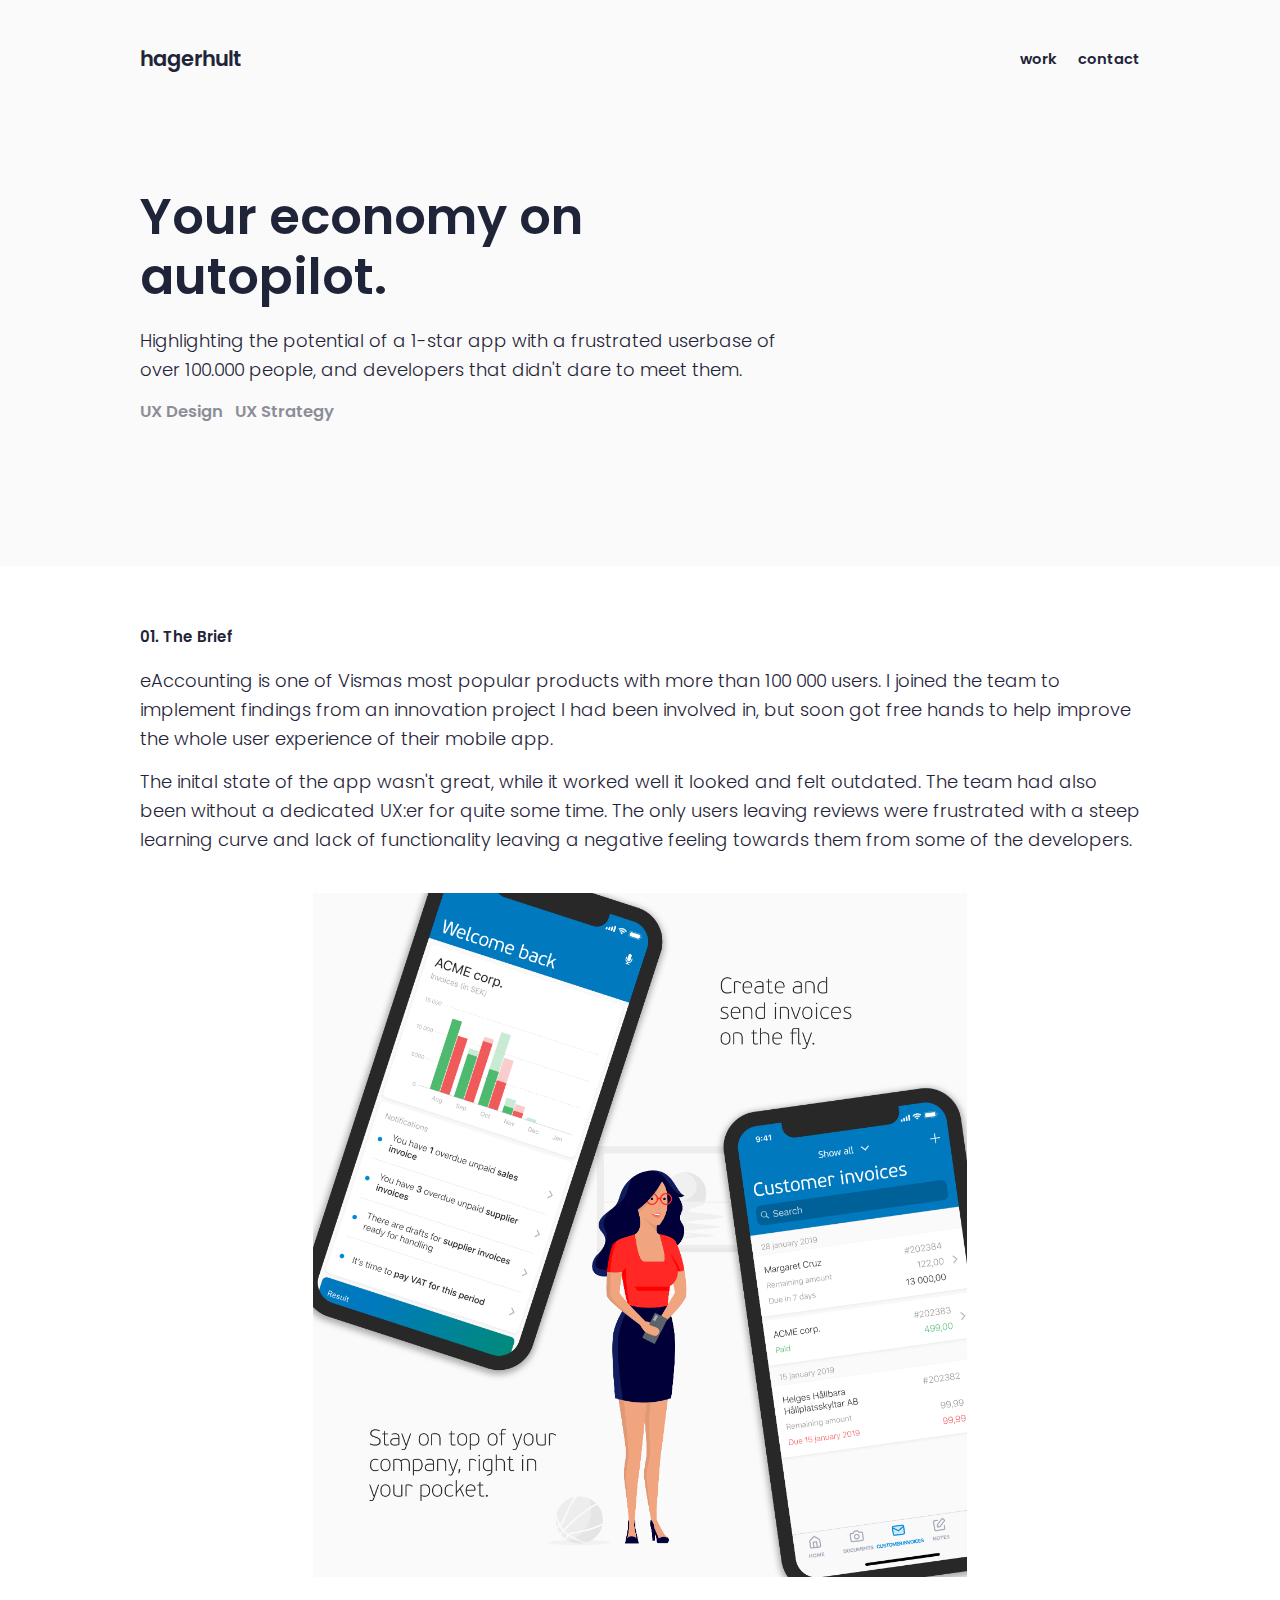
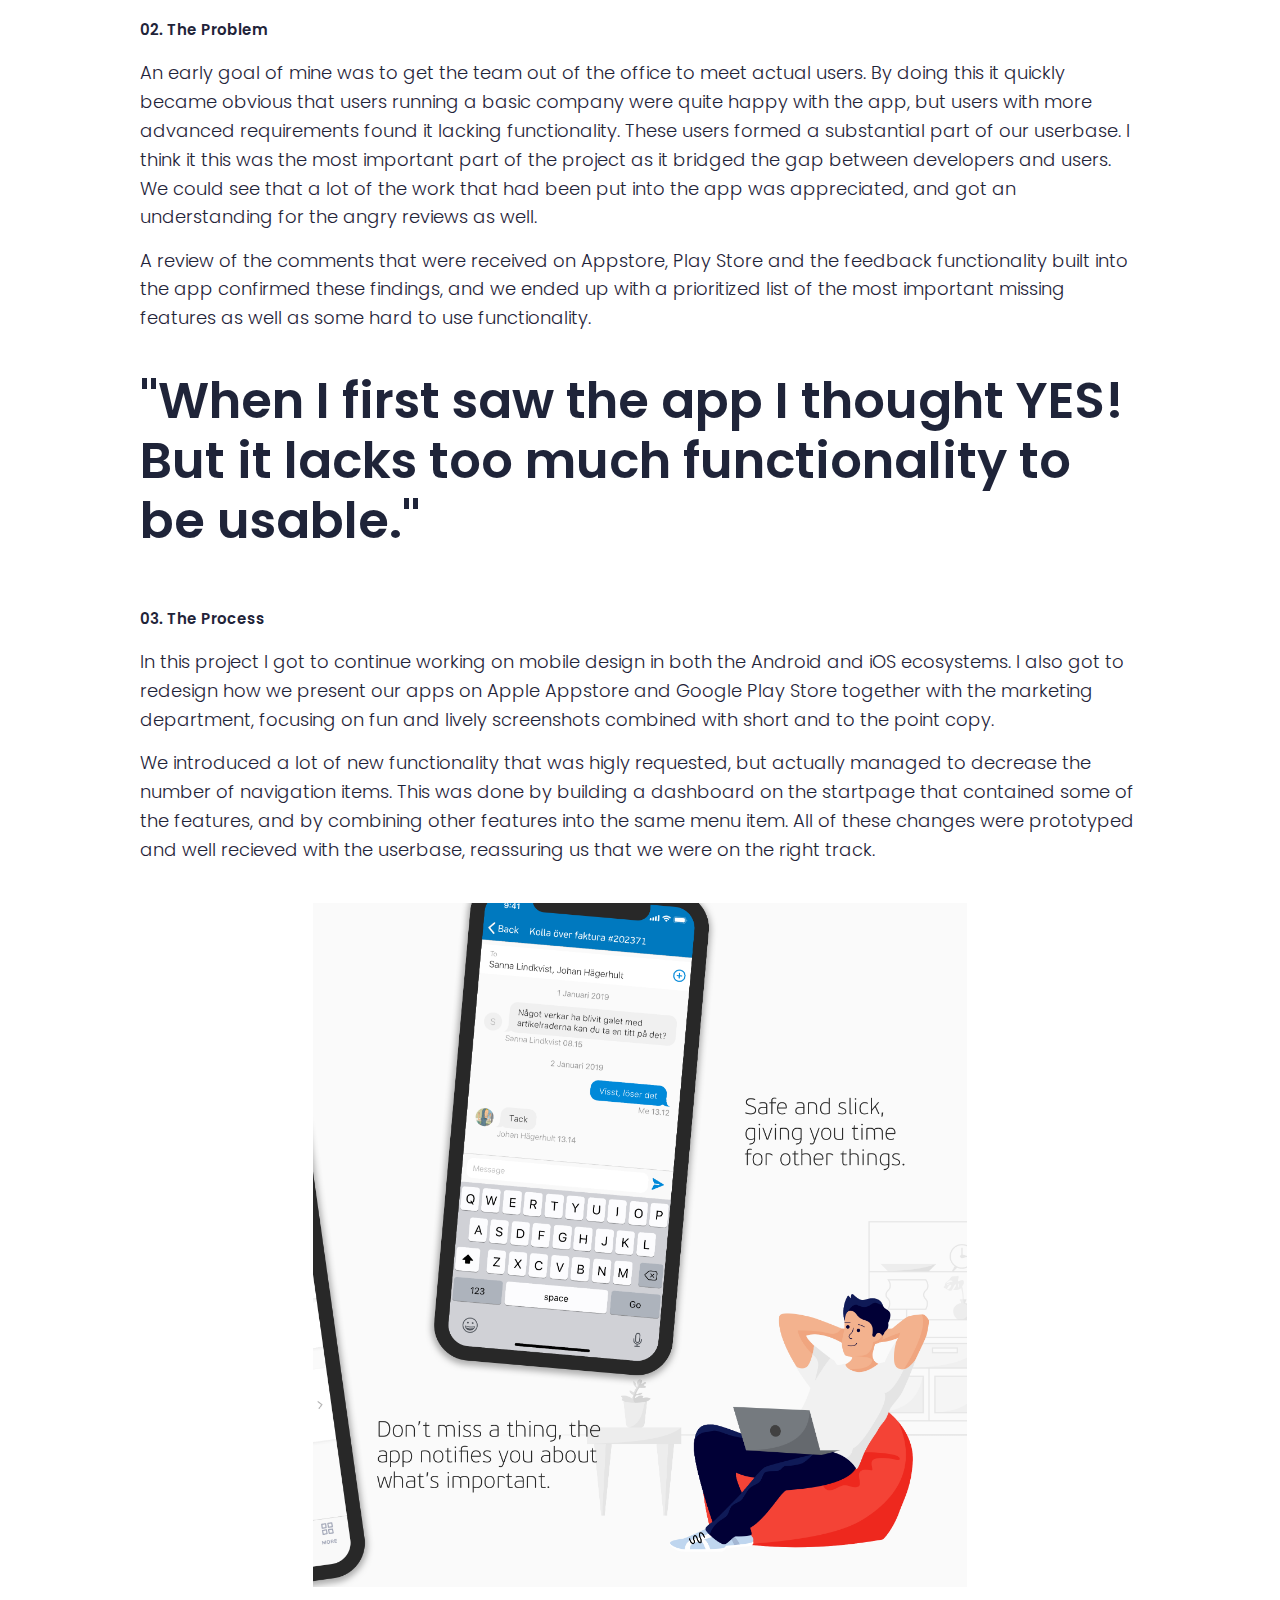
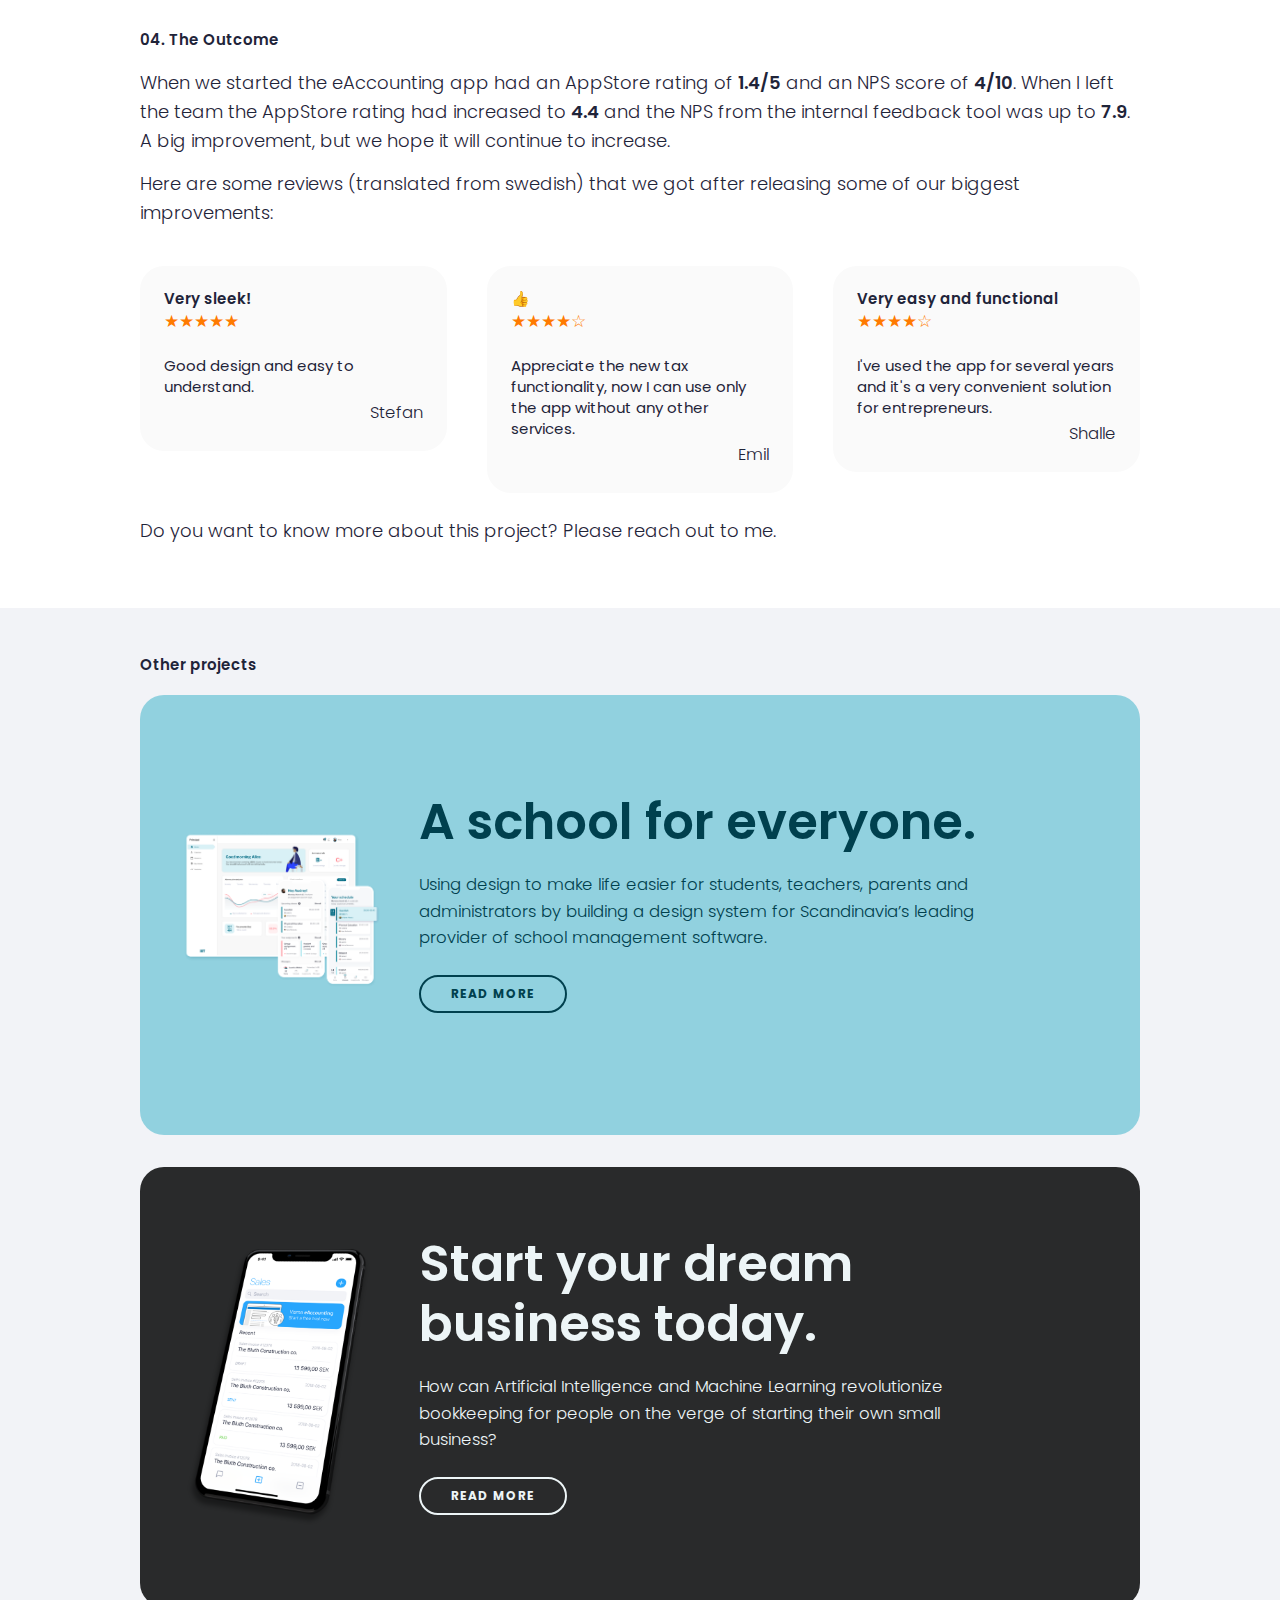
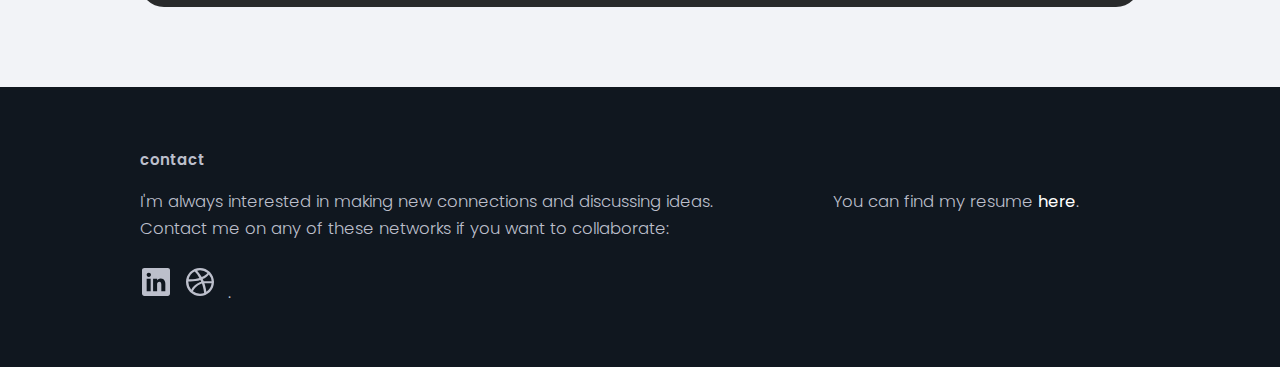
==== eaccounting.html @ 2e22e2d7 "Update eaccounting.html" ====
<!DOCTYPE html>
<html lang="en">
<head>

  <meta charset="utf-8">
  <title>Hagerhult UX | eAccounting</title>
  <meta name="description" content="">
  <meta name="author" content="">

  <meta name="viewport" content="width=device-width, initial-scale=1">

  <link href="https://fonts.googleapis.com/css?family=Poppins:200,300,400,600" rel="stylesheet">

  <link rel="stylesheet" href="css/normalize.css">
  <link rel="stylesheet" href="css/skeleton.css">
  <link rel="stylesheet" href="css/hagerhult.css">

  <link rel="icon" type="image/png" href="images/favicon.ico">

</head>
<body>

<header class="eaccounting">
  <div class="container">
    <div class="row">
      <div class="twelve columns">
        <a href="index.html">hagerhult</a>

        <nav>
          <a href="index.html#work">work</a>
          <a href="index.html#contact">contact</a>
        </nav>
      </div>
    </div>
  </div>
</header>

<section class="eaccounting">
  <div class="container">
    <div class="row">
      <div class="eight columns">
        <div class="secondary">
          <div class="flex">
            <h1>
              Your economy on autopilot.
            </h1>
            <p>
              Highlighting the potential of a 1-star app with a frustrated userbase of over 100.000 people, and developers that didn't dare to meet them.
            </p>
            <span class="label">
              UX Design
            </span>
            <span class="label">
              UX Strategy
            </span>
          </div>
        </div>
      </div>
    </div>
  </div>
</section>

<section class="project">
  <div class="container">

    <div class="row">
      <div class="twelve columns">
        <p><h2>01. The Brief</h2></p>
        <p>eAccounting is one of Vismas most popular products with more than 100 000 users. I joined the team to implement findings from an innovation project I had been involved in, but soon got free hands to help improve the whole user experience of their mobile app.</p>
        <p>The inital state of the app wasn't great, while it worked well it looked and felt outdated. The team had also been without a dedicated UX:er for quite some time. The only users leaving reviews were frustrated with a steep learning curve and lack of functionality leaving a negative feeling towards them from some of the developers.</p>
      </div>
    </div>

    <div class="row extra-space">
      <div class="eight columns offset-by-two">
        <img src="./css/appstore1.png" />
      </div>
    </div>

    <div class="row">
      <div class="twelve columns">
          <p><h2>02. The Problem</h2></p>
          <p>An early goal of mine was to get the team out of the office to meet actual users. By doing this it quickly became obvious that users running a basic company were quite happy with the app, but users with more advanced requirements found it lacking functionality. These users formed a substantial part of our userbase. I think it this was the most important part of the project as it bridged the gap between developers and users. We could see that a lot of the work that had been put into the app was appreciated, and got an understanding for the angry reviews as well.</p>
          <p>A review of the comments that were received on Appstore, Play Store and the feedback functionality built into the app confirmed these findings, and we ended up with a prioritized list of the most important missing features as well as some hard to use functionality.</p>
        </div>
      </div>

      <div class="row extra-space">
        <div class="twelve columns">
          <h1>"When I first saw the app I thought YES! But it lacks too much functionality to be usable."
        </div>
      </div>

      <div class="row extra-space">
        <div class="twelve columns">
          <p><h2>03. The Process</h2></p>
          <p>In this project I got to continue working on mobile design in both the Android and iOS ecosystems. I also got to redesign how we present our apps on Apple Appstore and Google Play Store together with the marketing department, focusing on fun and lively screenshots combined with short and to the point copy.</p>
          <p>We introduced a lot of new functionality that was higly requested, but actually managed to decrease the number of navigation items. This was done by building a dashboard on the startpage that contained some of the features, and by combining other features into the same menu item. All of these changes were prototyped and well recieved with the userbase, reassuring us that we were on the right track.</p>
        </div>
      </div>

      <div class="row extra-space">
        <div class="eight columns offset-by-two">
          <img src="./css/appstore2.png" />
        </div>
      </div>

      <div class="row extra-space">
        <div class="twelve columns">
          <p><h2>04. The Outcome</h2></p>
          <p>When we started the eAccounting app had an AppStore rating of <b>1.4/5</b> and an NPS score of <b>4/10</b>. When I left the team the AppStore rating had increased to <b>4.4</b> and the NPS from the internal feedback tool was up to <b>7.9</b>. A big improvement, but we hope it will continue to increase.</p>
          <p>Here are some reviews (translated from swedish) that we got after releasing some of our biggest improvements:</p>
      </div>
    </div>

    <div class="row">
      <div class="four columns review">
        <h2>Very sleek!
          <br>
          <span class="rating">★★★★★</span>
        </h2>
        Good design and easy to understand.
        <span class="author">Stefan</span>
      </div>
      <div class="four columns review">
        <h2>👍
          <br>
          <span class="rating">★★★★☆</span>
        </h2>
        Appreciate the new tax functionality, now I can use only the app without any other services.
        <span class="author">Emil</span>
      </div>
      <div class="four columns review">
        <h2>Very easy and functional
          <br>
          <span class="rating">★★★★☆</span>
        </h2>
        I've used the app for several years and it's a very convenient solution for entrepreneurs.
        <span class="author">Shalle</span>
      </div>
    </div>
    <div class="row">
      <div class="twelve columns">
        <p>Do you want to know more about this project? Please reach out to me.</p>
      </div>
    </div>

</section>

<section>
  <div class="container">
    <div class="row">
      <div class="twelve columns">
        <h2>Other projects</h2>
      </div>
    </div>
  </div>

  <div class="container moreprojects isteveryday">
    <div class="row">
      <div class="three columns photo">
        <div class="flex">
          <img src="images/stylist-3.png">
        </div>
      </div>
      <div class="eight columns presentation">
        <div class="flex">
          <h1>A school for everyone.</h1>
          <span>Using design to make life easier for students, teachers, parents and administrators by building a design system for Scandinavia’s leading provider of school management software.</span>
          <div class="readmore">
            <a href="isteveryday.html" class="button-outlined" alt="Read more about IST Everyday">Read more</a>
          </div>
        </div>
      </div>
    </div>
  </div>

  <div class="container moreprojects kompanew">
    <div class="row">
      <div class="three columns photo">
        <div class="flex">
          <img src="images/kompanew-dash-2.png">
        </div>
      </div>
      <div class="eight columns presentation">
        <div class="flex">
          <h1>Start your dream business today.</h1>
          <span>How can Artificial Intelligence and Machine Learning revolutionize bookkeeping for people on the verge of starting their own small business?</span>
          <div class="readmore">
            <a href="kompanew.html" class="button-outlined" alt="Read more about Kompanew">Read more</a>
          </div>
        </div>
      </div>
    </div>
  </div>
</section>

<footer id="contact">
  <div class="container">
    <div class="row">
      <div class="twelve columns">
          <h2>contact</h2>
      </div>
    </div>
    <div class="row">
      <div class="eight columns">
        <span>I'm always interested in making new connections and discussing ideas.<br>
        Contact me on any of these networks if you want to collaborate:</span>
        <div class="social">
          <a href="https://www.linkedin.com/in/hagerhult" alt="Contact me on Linkedin">
              <svg xmlns="http://www.w3.org/2000/svg" width="32" height="32" viewBox="0 0 512 512"><title>Contact me on Linkedin</title><path d="M444.17,32H70.28C49.85,32,32,46.7,32,66.89V441.61C32,461.91,49.85,480,70.28,480H444.06C464.6,480,480,461.79,480,441.61V66.89C480.12,46.7,464.6,32,444.17,32ZM170.87,405.43H106.69V205.88h64.18ZM141,175.54h-.46c-20.54,0-33.84-15.29-33.84-34.43,0-19.49,13.65-34.42,34.65-34.42s33.85,14.82,34.31,34.42C175.65,160.25,162.35,175.54,141,175.54ZM405.43,405.43H341.25V296.32c0-26.14-9.34-44-32.56-44-17.74,0-28.24,12-32.91,23.69-1.75,4.2-2.22,9.92-2.22,15.76V405.43H209.38V205.88h64.18v27.77c9.34-13.3,23.93-32.44,57.88-32.44,42.13,0,74,27.77,74,87.64Z"/></svg>
              <title xmlns="http://www.w3.org/2000/svg">Contact me on Linkedin</title>
              <path xmlns="http://www.w3.org/2000/svg" d="M444.17,32H70.28C49.85,32,32,46.7,32,66.89V441.61C32,461.91,49.85,480,70.28,480H444.06C464.6,480,480,461.79,480,441.61V66.89C480.12,46.7,464.6,32,444.17,32ZM170.87,405.43H106.69V205.88h64.18ZM141,175.54h-.46c-20.54,0-33.84-15.29-33.84-34.43,0-19.49,13.65-34.42,34.65-34.42s33.85,14.82,34.31,34.42C175.65,160.25,162.35,175.54,141,175.54ZM405.43,405.43H341.25V296.32c0-26.14-9.34-44-32.56-44-17.74,0-28.24,12-32.91,23.69-1.75,4.2-2.22,9.92-2.22,15.76V405.43H209.38V205.88h64.18v27.77c9.34-13.3,23.93-32.44,57.88-32.44,42.13,0,74,27.77,74,87.64Z"/>
          </a>
          <a href="https://dribbble.com/snorunge" alt="Contact me on Dribbble">
              <svg xmlns="http://www.w3.org/2000/svg" width="32" height="32" viewBox="0 0 512 512"><title>Contact me on Dribbble</title><path d="M256,32C132.33,32,32,132.33,32,256S132.33,480,256,480,480,379.78,480,256,379.67,32,256,32ZM398.22,135.25a186.36,186.36,0,0,1,44,108.38c-40.37-2.1-88.67-2.1-127.4,1.52-4.9-12.37-9.92-24.5-15.4-36.17C344.08,189.62,378.5,164.18,398.22,135.25ZM256,69.33a185.81,185.81,0,0,1,119.12,42.94c-20.3,25.66-52.15,48-91.82,64.86C261.6,137,236.63,102.47,210,75.28A187.51,187.51,0,0,1,256,69.33ZM171.53,89.75c26.95,26.83,52.27,61,74.44,101C203.85,203.62,155.55,211,104,211c-9.8,0-19.36-.35-28.81-.94A186.78,186.78,0,0,1,171.53,89.75ZM69.68,247.13c10.62.47,21.35.7,32.2.59,58.8-.7,113.52-9.92,160.54-25q6.65,13.83,12.6,28.35a115.43,115.43,0,0,0-16.69,5C194.05,283.07,143.42,326.58,116,379.2A186,186,0,0,1,69.33,256C69.33,253,69.45,250.05,69.68,247.13ZM256,442.67a185.57,185.57,0,0,1-114.45-39.32c24.85-49.23,69.18-90,125.07-115.27,5.25-2.45,12.25-4.43,20.3-6.18q10,27.64,17.85,57.4A678,678,0,0,1,322,430.42,185.06,185.06,0,0,1,256,442.67Zm100.92-29.75a672.61,672.61,0,0,0-17.39-92.05c-4-15.17-8.51-29.87-13.41-44.22,36.63-3,80.5-2.57,115.38,0A186.5,186.5,0,0,1,356.92,412.92Z"/></svg>
              <title xmlns="http://www.w3.org/2000/svg">Contact me on Dribbble</title>
              <path xmlns="http://www.w3.org/2000/svg" d="M256,32C132.33,32,32,132.33,32,256S132.33,480,256,480,480,379.78,480,256,379.67,32,256,32ZM398.22,135.25a186.36,186.36,0,0,1,44,108.38c-40.37-2.1-88.67-2.1-127.4,1.52-4.9-12.37-9.92-24.5-15.4-36.17C344.08,189.62,378.5,164.18,398.22,135.25ZM256,69.33a185.81,185.81,0,0,1,119.12,42.94c-20.3,25.66-52.15,48-91.82,64.86C261.6,137,236.63,102.47,210,75.28A187.51,187.51,0,0,1,256,69.33ZM171.53,89.75c26.95,26.83,52.27,61,74.44,101C203.85,203.62,155.55,211,104,211c-9.8,0-19.36-.35-28.81-.94A186.78,186.78,0,0,1,171.53,89.75ZM69.68,247.13c10.62.47,21.35.7,32.2.59,58.8-.7,113.52-9.92,160.54-25q6.65,13.83,12.6,28.35a115.43,115.43,0,0,0-16.69,5C194.05,283.07,143.42,326.58,116,379.2A186,186,0,0,1,69.33,256C69.33,253,69.45,250.05,69.68,247.13ZM256,442.67a185.57,185.57,0,0,1-114.45-39.32c24.85-49.23,69.18-90,125.07-115.27,5.25-2.45,12.25-4.43,20.3-6.18q10,27.64,17.85,57.4A678,678,0,0,1,322,430.42,185.06,185.06,0,0,1,256,442.67Zm100.92-29.75a672.61,672.61,0,0,0-17.39-92.05c-4-15.17-8.51-29.87-13.41-44.22,36.63-3,80.5-2.57,115.38,0A186.5,186.5,0,0,1,356.92,412.92Z"/>
          </a>.
        </div>
      </div>
      <div class="four columns copy">
        <span>You can find my resume <a href="" alt="Link to my resume, will open in a new tab.">here</a>.</span>
      </div>
    </div>
  </div>
</footer>

<script type="text/javascript">
	  var _gaq = _gaq || [];
	  _gaq.push(['_setAccount', 'UA-39129201-1']);
	  _gaq.push(['_trackPageview']);

	  (function() {
	    var ga = document.createElement('script'); ga.type = 'text/javascript'; ga.async = true;
	    ga.src = ('https:' == document.location.protocol ? 'https://ssl' : 'http://www') + '.google-analytics.com/ga.js';
	    var s = document.getElementsByTagName('script')[0]; s.parentNode.insertBefore(ga, s);
	  })();
</script>

</body>
</html>
---- css/skeleton.css ----
/*
* Skeleton V2.0.4
* Copyright 2014, Dave Gamache
* www.getskeleton.com
* Free to use under the MIT license.
* http://www.opensource.org/licenses/mit-license.php
* 12/29/2014
*/


/* Table of contents
––––––––––––––––––––––––––––––––––––––––––––––––––
- Grid
- Base Styles
- Typography
- Links
- Buttons
- Forms
- Lists
- Code
- Tables
- Spacing
- Utilities
- Clearing
- Media Queries
*/


/* Grid
–––––––––––––––––––––––––––––––––––––––––––––––––– */
.container {
  position: relative;
  width: 100%;
  max-width: 1000px;
  margin: 0 auto;
  padding: 0 20px;
  box-sizing: border-box; }
.column,
.columns {
  width: 100%;
  float: left;
  box-sizing: border-box; }

/* For devices larger than 400px */
@media (min-width: 400px) {
  .container {
    width: 90%;
    padding: 0; }
}

/* For devices larger than 550px */
@media (min-width: 768px) {
  .container {
    width: 90%; }
  .column,
  .columns {
    margin-left: 4%; }
  .column:first-child,
  .columns:first-child {
    margin-left: 0; }

  .one.column,
  .one.columns                    { width: 4.66666666667%; }
  .two.columns                    { width: 13.3333333333%; }
  .three.columns                  { width: 22%;            }
  .four.columns                   { width: 30.6666666667%; }
  .five.columns                   { width: 39.3333333333%; }
  .six.columns                    { width: 48%;            }
  .seven.columns                  { width: 56.6666666667%; }
  .eight.columns                  { width: 65.3333333333%; }
  .nine.columns                   { width: 74.0%;          }
  .ten.columns                    { width: 82.6666666667%; }
  .eleven.columns                 { width: 91.3333333333%; }
  .twelve.columns                 { width: 100%; margin-left: 0; }

  .one-third.column               { width: 30.6666666667%; }
  .two-thirds.column              { width: 65.3333333333%; }

  .one-half.column                { width: 48%; }

  /* Offsets */
  .offset-by-one.column,
  .offset-by-one.columns          { margin-left: 8.66666666667%; }
  .offset-by-two.column,
  .offset-by-two.columns          { margin-left: 17.3333333333%; }
  .offset-by-three.column,
  .offset-by-three.columns        { margin-left: 26%;            }
  .offset-by-four.column,
  .offset-by-four.columns         { margin-left: 34.6666666667%; }
  .offset-by-five.column,
  .offset-by-five.columns         { margin-left: 43.3333333333%; }
  .offset-by-six.column,
  .offset-by-six.columns          { margin-left: 52%;            }
  .offset-by-seven.column,
  .offset-by-seven.columns        { margin-left: 60.6666666667%; }
  .offset-by-eight.column,
  .offset-by-eight.columns        { margin-left: 69.3333333333%; }
  .offset-by-nine.column,
  .offset-by-nine.columns         { margin-left: 78.0%;          }
  .offset-by-ten.column,
  .offset-by-ten.columns          { margin-left: 86.6666666667%; }
  .offset-by-eleven.column,
  .offset-by-eleven.columns       { margin-left: 95.3333333333%; }

  .offset-by-one-third.column,
  .offset-by-one-third.columns    { margin-left: 34.6666666667%; }
  .offset-by-two-thirds.column,
  .offset-by-two-thirds.columns   { margin-left: 69.3333333333%; }

  .offset-by-one-half.column,
  .offset-by-one-half.columns     { margin-left: 52%; }

}


/* Base Styles
–––––––––––––––––––––––––––––––––––––––––––––––––– */
/* NOTE
html is set to 62.5% so that all the REM measurements throughout Skeleton
are based on 10px sizing. So basically 1.5rem = 15px :) */
html {
  font-size: 62.5%; }
body {
  font-size: 1.5em; } /* currently ems cause chrome bug misinterpreting rems on body element */


/* Typography
–––––––––––––––––––––––––––––––––––––––––––––––––– */
h1, h2, h3, h4, h5, h6 {
  margin-top: 0;
  margin-bottom: 2rem;
  font-weight: 300; }
h1 { font-size: 5.0rem; line-height: 1.2; }
h2 { font-size: 4.2rem; line-height: 1.25; }
h3 { font-size: 3.4rem; line-height: 1.3; }
h4 { font-size: 3.0rem; line-height: 1.35; }
h5 { font-size: 2.2rem; line-height: 1.5; }
h6 { font-size: 2rem; line-height: 1.9; }

p {
  margin-top: 0; }


/* Links
–––––––––––––––––––––––––––––––––––––––––––––––––– */
a {
  color: #00b2ff; }
a:hover {
  color: #2bbfff; }


/* Buttons
–––––––––––––––––––––––––––––––––––––––––––––––––– */
.button,
button,
input[type="submit"],
input[type="reset"],
input[type="button"] {
  display: inline-block;
  height: 38px;
  padding: 0 30px;
  color: #555;
  text-align: center;
  font-size: 11px;
  font-weight: 400;
  line-height: 38px;
  letter-spacing: .1rem;
  text-transform: uppercase;
  text-decoration: none;
  white-space: nowrap;
  background-color: transparent;
  border-radius: 4px;
  border: 1px solid #bbb;
  cursor: pointer;
  box-sizing: border-box; }
.button:hover,
button:hover,
input[type="submit"]:hover,
input[type="reset"]:hover,
input[type="button"]:hover,
.button:focus,
button:focus,
input[type="submit"]:focus,
input[type="reset"]:focus,
input[type="button"]:focus {
  color: #333;
  border-color: #888;
  outline: 0; }
.button.button-primary,
button.button-primary,
input[type="submit"].button-primary,
input[type="reset"].button-primary,
input[type="button"].button-primary {
  color: #FFF;
  background-color: #33C3F0;
  border-color: #33C3F0; }
.button.button-primary:hover,
button.button-primary:hover,
input[type="submit"].button-primary:hover,
input[type="reset"].button-primary:hover,
input[type="button"].button-primary:hover,
.button.button-primary:focus,
button.button-primary:focus,
input[type="submit"].button-primary:focus,
input[type="reset"].button-primary:focus,
input[type="button"].button-primary:focus {
  color: #FFF;
  background-color: #1EAEDB;
  border-color: #1EAEDB; }


/* Forms
–––––––––––––––––––––––––––––––––––––––––––––––––– */
input[type="email"],
input[type="number"],
input[type="search"],
input[type="text"],
input[type="tel"],
input[type="url"],
input[type="password"],
textarea,
select {
  height: 38px;
  padding: 6px 10px; /* The 6px vertically centers text on FF, ignored by Webkit */
  background-color: #fff;
  border: 1px solid #D1D1D1;
  border-radius: 4px;
  box-shadow: none;
  box-sizing: border-box; }
/* Removes awkward default styles on some inputs for iOS */
input[type="email"],
input[type="number"],
input[type="search"],
input[type="text"],
input[type="tel"],
input[type="url"],
input[type="password"],
textarea {
  -webkit-appearance: none;
     -moz-appearance: none;
          appearance: none; }
textarea {
  min-height: 65px;
  padding-top: 6px;
  padding-bottom: 6px; }
input[type="email"]:focus,
input[type="number"]:focus,
input[type="search"]:focus,
input[type="text"]:focus,
input[type="tel"]:focus,
input[type="url"]:focus,
input[type="password"]:focus,
textarea:focus,
select:focus {
  border: 1px solid #33C3F0;
  outline: 0; }
label,
legend {
  display: block;
  margin-bottom: .5rem;
  font-weight: 600; }
fieldset {
  padding: 0;
  border-width: 0; }
input[type="checkbox"],
input[type="radio"] {
  display: inline; }
label > .label-body {
  display: inline-block;
  margin-left: .5rem;
  font-weight: normal; }


/* Lists
–––––––––––––––––––––––––––––––––––––––––––––––––– */
ul {
  list-style: circle inside; }
ol {
  list-style: decimal inside; }
ol, ul {
  padding-left: 0;
  margin-top: 0; }
ul ul,
ul ol,
ol ol,
ol ul {
  margin: 1.5rem 0 1.5rem 3rem;
  font-size: 90%; }
li {
  margin-bottom: 1rem; }


/* Code
–––––––––––––––––––––––––––––––––––––––––––––––––– */
code {
  padding: .2rem .5rem;
  margin: 0 .2rem;
  font-size: 90%;
  white-space: nowrap;
  background: #F1F1F1;
  border: 1px solid #E1E1E1;
  border-radius: 4px; }
pre > code {
  display: block;
  padding: 1rem 1.5rem;
  white-space: pre; }


/* Tables
–––––––––––––––––––––––––––––––––––––––––––––––––– */
th,
td {
  padding: 12px 15px;
  text-align: left;
  border-bottom: 1px solid #E1E1E1; }
th:first-child,
td:first-child {
  padding-left: 0; }
th:last-child,
td:last-child {
  padding-right: 0; }


/* Spacing
–––––––––––––––––––––––––––––––––––––––––––––––––– */
button,
.button {
  margin-bottom: 1rem; }
input,
textarea,
select,
fieldset {
  margin-bottom: 1.5rem; }
pre,
blockquote,
dl,
figure,
table,
p,
ul,
ol,
form {
  margin-bottom: 2.5rem; }


/* Utilities
–––––––––––––––––––––––––––––––––––––––––––––––––– */
.u-full-width {
  width: 100%;
  box-sizing: border-box; }
.u-max-full-width {
  max-width: 100%;
  box-sizing: border-box; }
.u-pull-right {
  float: right; }
.u-pull-left {
  float: left; }


/* Misc
–––––––––––––––––––––––––––––––––––––––––––––––––– */
hr {
  margin-top: 3rem;
  margin-bottom: 3.5rem;
  border-width: 0;
  border-top: 1px solid #E1E1E1; }


/* Clearing
–––––––––––––––––––––––––––––––––––––––––––––––––– */

/* Self Clearing Goodness */
.container:after,
.row:after,
.u-cf {
  content: "";
  display: table;
  clear: both; }


/* Media Queries
–––––––––––––––––––––––––––––––––––––––––––––––––– */
/*
Note: The best way to structure the use of media queries is to create the queries
near the relevant code. For example, if you wanted to change the styles for buttons
on small devices, paste the mobile query code up in the buttons section and style it
there.
*/


/* Larger than mobile */
@media (min-width: 400px) {}

/* Larger than phablet (also point when grid becomes active) */
@media (min-width: 550px) {}

/* Larger than tablet */
@media (min-width: 750px) {}

/* Larger than desktop */
@media (min-width: 1000px) {}

/* Larger than Desktop HD */
@media (min-width: 1200px) {}
---- css/hagerhult.css ----
/* Mobile */

body {
  line-height: 1.4em;
  font-weight: 400;
  font-family: 'Poppins', sans-serif;
  color: #1f2439;
  background: #f2f3f7;
  -webkit-font-smoothing: antialiased;
  min-height: 100vh;
}

* {
  box-sizing: border-box;
}

img {
  max-width: 100%;
}

  /* Links & Tyopgraphy */

a {
  text-decoration: none;
  position: relative;
  color: #0098ff;
  border-bottom: 1px solid #0099ff;
}

a:hover, a:focus {
  cursor: pointer;
  color: #22a2f9;
  border-bottom: none;
}

p {
  font-size: 1.2em;
  font-weight: 300;
  line-height: 1.6em;
  margin-bottom: .8em;
}

b {
  font-weight: 600;
}

li {
  list-style: none;
}

span {
  font-size: 1.1em;
  font-weight: 300;
  line-height: 1.6em;
}

h1 {
  font-weight: 600;
}

h2 {
  font-size: 1em;
  font-weight: 600;
}

  /* Content */

header {
  height: auto;
  padding-top: 48px;
  font-weight: 600;
  font-size: 1.4em;
}

header a {
  color: #1F2439;
  border-bottom: none;
}

header a:hover {
  color: #1f2439;
}

nav a:hover {
  border-bottom: 2px solid #0098ff;
}

nav {
  float: right;
  margin-top: -2px;
}

nav a {
  margin-left: 8px;
  font-size: 0.7em;
}

section {
  height: auto;
  overflow: hidden;
  padding-top: 48px;
  padding-bottom: 48px;
}

.main {
  display: flex;
  min-height: 350px;
}

.secondary {
  display: flex;
  min-height: 350px;
}

#experience {
  padding-top: 48px;
  padding-bottom: 48px;
  text-align: center;
}

#experience img {
  opacity: 0.4;
  width: 50%;
  padding: 5%;
  float: left;
}

.flex {
  margin: auto;
}

.row {

}

.portrait {
  border-radius: 24px;
  max-width: 240px;
  width: 100%;
}

footer {
  background: #10171f;
  color: #bcbfcb;
  padding-top: 64px;
  padding-bottom: 64px;
}

footer a {
  font-weight: 400;
  color: #ffffff;
  border-bottom: none;
}

footer a:hover {
  border-bottom: 2px solid #ffffff;
  color: #ffffff;
}

.social {
  padding-top: 24px;
}

.social a {
  fill: #bcbfcb;
  border-bottom: none;
  padding-right: 8px;
}

.social a:hover {
  fill: #ffffff;
  border-bottom: none;
}

.copy {
  padding-top: 24px;
}

/* Work */

.isteveryday {
  background: #91d1df;
  color: #00404e;
}

.kompanew {
  background: #292a2b;
  color: #edf5f7;
}

.kompanew a {
  color: #edf5f7;
  border-bottom: none;
}

.kompanew a:hover {
  color: #edf5f7;
}

.kompanew nav a:hover {
  border-bottom: 2px solid #0098ff;
}

.eaccounting {
  background: #fafafa;
  color: #1f2439;
}

.presentation {
  display: flex;
  min-height: 50vh;
  max-height: none;
  padding-bottom: 24px;
}

.photo {
  display: flex;
  min-height: 50vh;
  max-height: none;
}

.kompanew .photo img {
  width: 100%;
  max-width: 400px;
}

.readmore {
  padding-top: 24px;
}

.button-outlined {
  display: inline-block;
  height: 38px;
  padding: 0 30px;
  color: #ecf0f5;
  text-align: center;
  font-size: 12px;
  font-weight: 700;
  line-height: 34px;
  letter-spacing: .1rem;
  text-transform: uppercase;
  text-decoration: none;
  white-space: nowrap;
  background-color: transparent;
  border-radius: 24px;
  border: 2px solid #ecf0f5;
  cursor: pointer;
  box-sizing: border-box;
}

.button-outlined:hover {
  color: #ecf0f5;
  background-color: rgba(0, 194, 255, 0.2);
  border: 2px solid;
}

.isteveryday .button-outlined {
  color: #00404e;
  border-color: #00404e;
}

.kompanew .button-outlined {
  color: #edf5f7;
  border-color: #edf5f7;
  border: 2px solid #edf5f7;
}

.eaccounting .button-outlined {
  color: #1f2439;
  border-color: #1f2439;
}

/* SUBPAGES */

.label {
  font-weight: 600;
  margin-right: 8px;
  opacity: .5;
}

.project {
  background: #ffffff;
}

.moreprojects {
  border-radius: 24px;
  padding: 32px;
  margin-bottom: 32px;
}

.moreprojects .photo {
  display: none;
}

.extra-space {
  margin-bottom: 24px;
  margin-top: 24px;
}

.disclaimer {
  text-align: center;
  border-radius: 24px;
  padding: 24px;
  font-size: 1.4em;
  font-weight: 600;
  box-shadow: 0 -24px 40px 24px white;
}

.wip {
  background: #fff5b4;
  color: #9e6d0d;
}

.locked {
  background: #f6bca2;
  color: #8c2d09;
}

.review {
  border-radius: 24px;
  padding: 24px;
  margin-bottom: 24px;
  background: #fafafa;
}

.rating {
  color:#ff7a00;
}

.author {
  float: right;
  margin-top: 24px;
}

/* Small devices */

@media (max-width: 399px) {
  .moreprojects {
    border-radius: 40px;
    padding: 32px;
    margin-top: -16px;
    margin-bottom: 16px;
    border: 16px solid #f2f3f7;
  }


}


/* Larger screen */

@media (min-width: 768px) {
  .main {
    height: 70vh;
    min-height: 600px;
  }

  .portrait {
    max-width: 100%;
  }

  #experience img {
    opacity: 0.4;
    width: 50%;
    float: left;
  }

  nav a {
    margin-left: 16px;
    font-size: 0.7em;
  }

  .presentation {
    min-height: 70vh;
  }

  .photo {
    min-height: 70vh;
  }

  .copy {
    padding-top: 0px;
  }

  .secondary {
    height: 40vh;
    min-height: 400px;
    padding-bottom: 24px;
  }

  .moreprojects {
    padding: none;
    overflow: hidden;
    border-radius: 24px;
    padding: 40px;
    border: none;
    margin-bottom: 32px;
  }

  .moreprojects .photo, .moreprojects .presentation {
    min-height: 40vh;
  }

}

@media (min-width: 1000px) {
  .moreprojects .photo {
    display: flex;
  }
}

/* Waving hand animation */
.wave {
  display: inline-block;
  -webkit-animation: wave 1s infinite;
  -moz-animation: wave 1s infinite;
  -o-animation: wave 1s infinite;
  animation: wave 1s infinite;
}

  @-webkit-keyframes wave {
    0% {
      transform: rotate(0deg);
    }
    20% {
      transform: rotate(-10deg);
    }
    40% {
      transform: rotate(20deg);
    }
    60% {
      transform: rotate(-10deg);
    }
    80% {
      transform: rotate(0deg);
    }
    100% {
      transform: rotate(0deg);
    }
  }
  @-moz-keyframes wave {
    0% {
      transform: rotate(0deg);
    }
    20% {
      transform: rotate(-10deg);
    }
    40% {
      transform: rotate(20deg);
    }
    60% {
      transform: rotate(-10deg);
    }
    80% {
      transform: rotate(0deg);
    }
    100% {
      transform: rotate(0deg);
    }
  }
  @-o-keyframes wave {
    0% {
      transform: rotate(0deg);
    }
    20% {
      transform: rotate(-10deg);
    }
    40% {
      transform: rotate(20deg);
    }
    60% {
      transform: rotate(-10deg);
    }
    80% {
      transform: rotate(0deg);
    }
    100% {
      transform: rotate(0deg);
    }
  }
  @keyframes wave {
    0% {
      transform: rotate(0deg);
    }
    20% {
      transform: rotate(-10deg);
    }
    40% {
      transform: rotate(20deg);
    }
    60% {
      transform: rotate(-10deg);
    }
    80% {
      transform: rotate(0deg);
    }
    100% {
      transform: rotate(0deg);
    }
  }
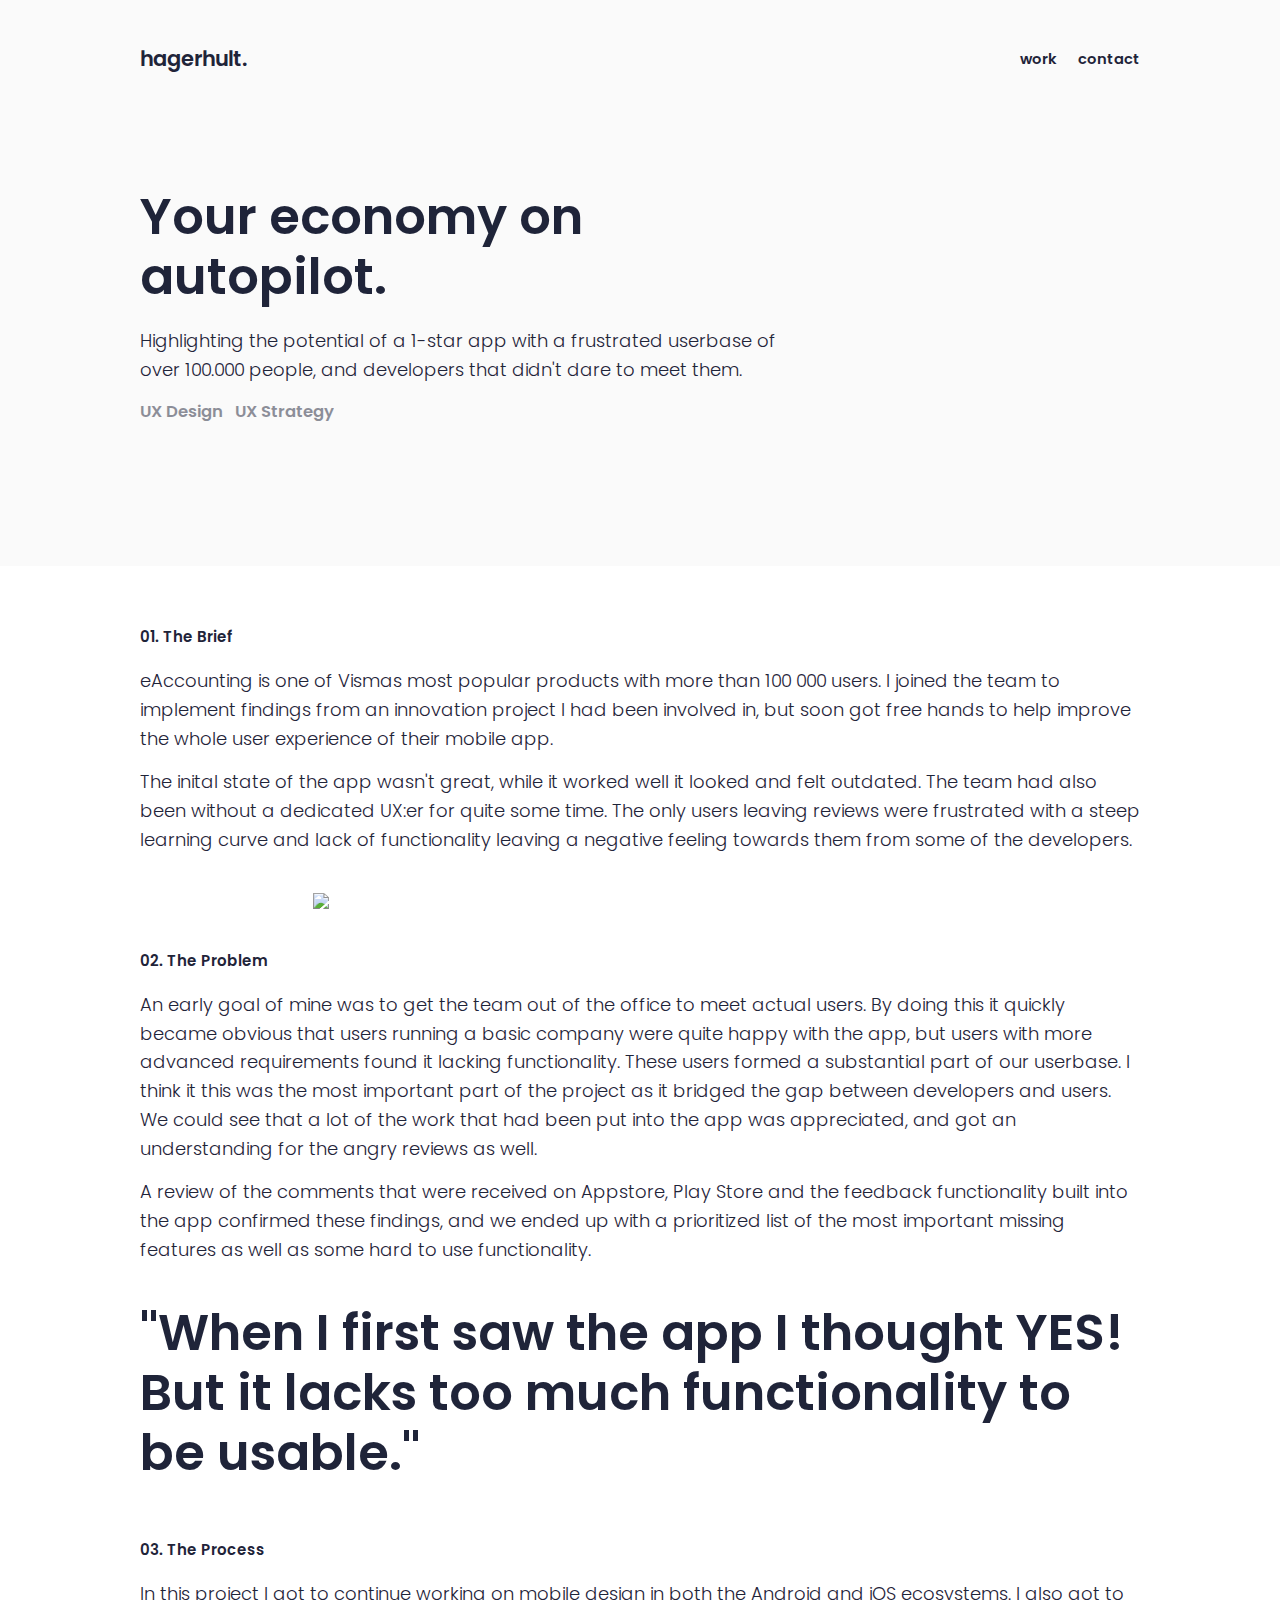
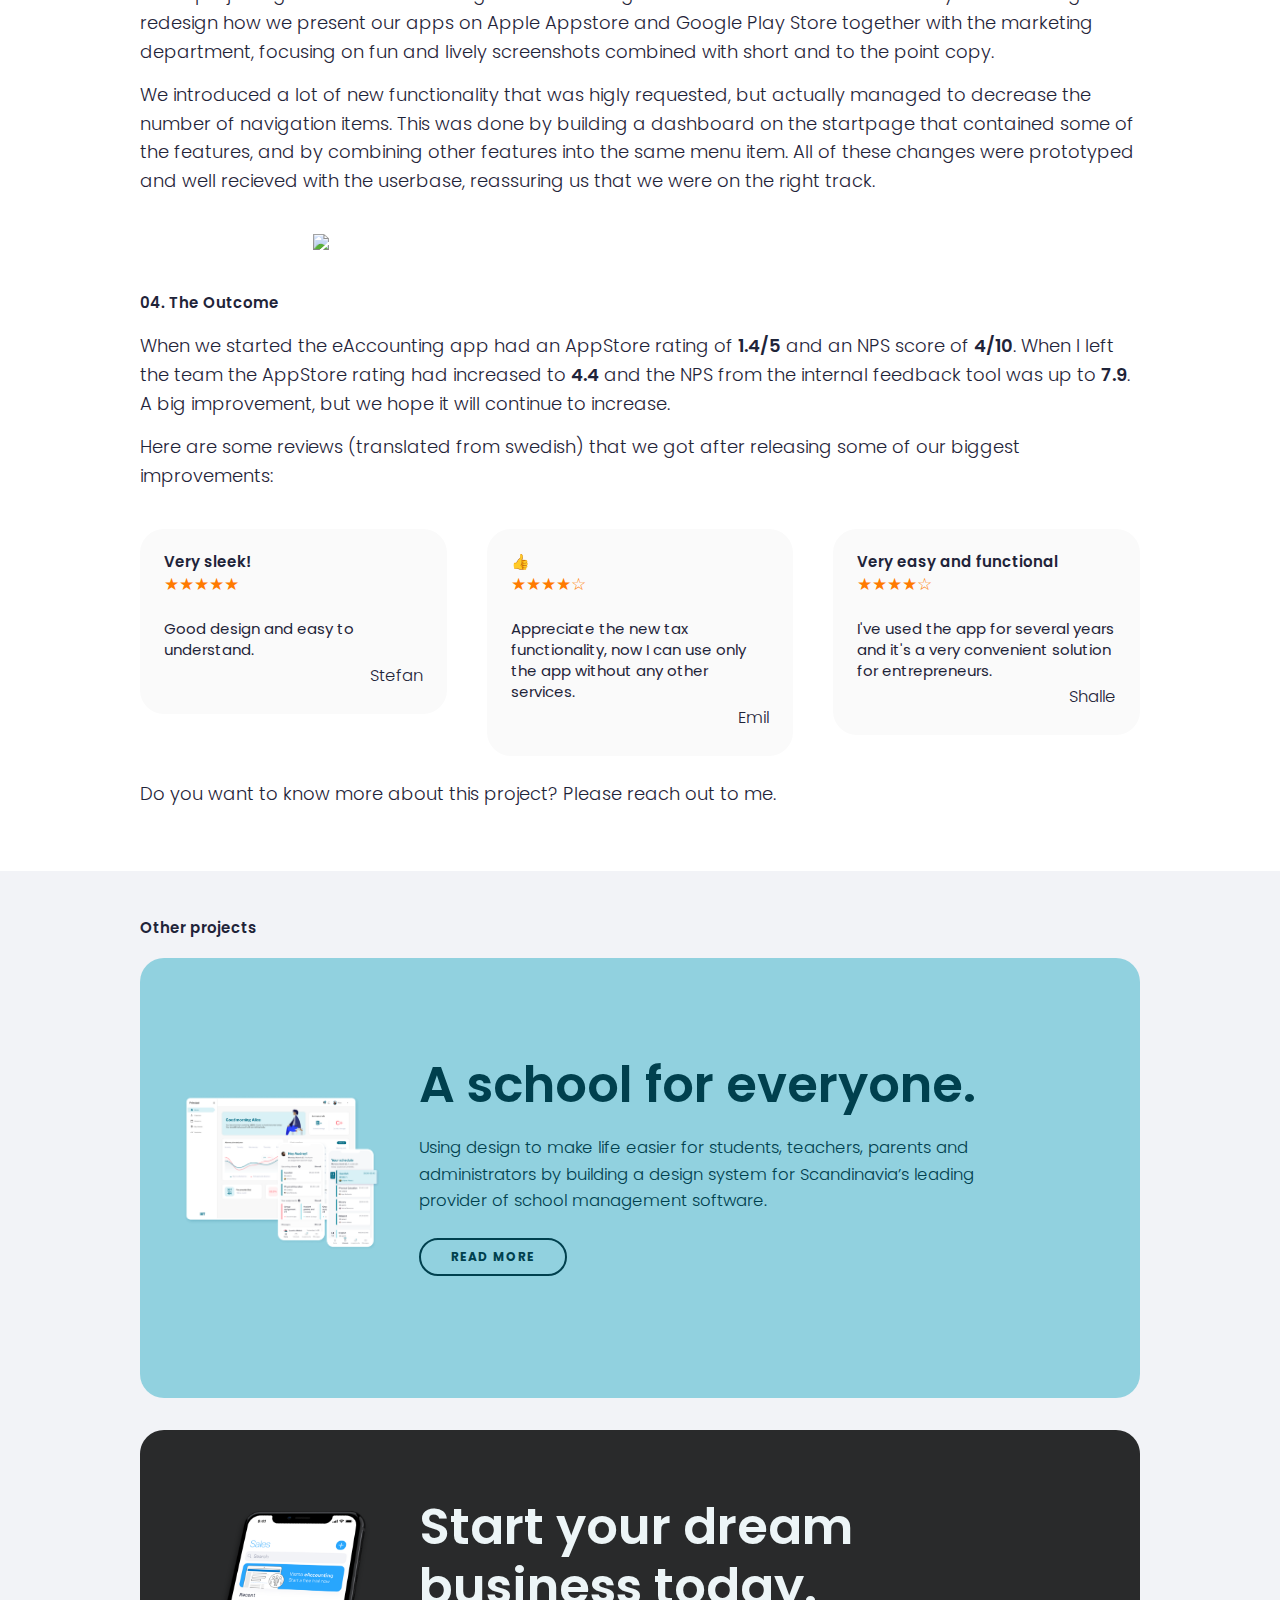
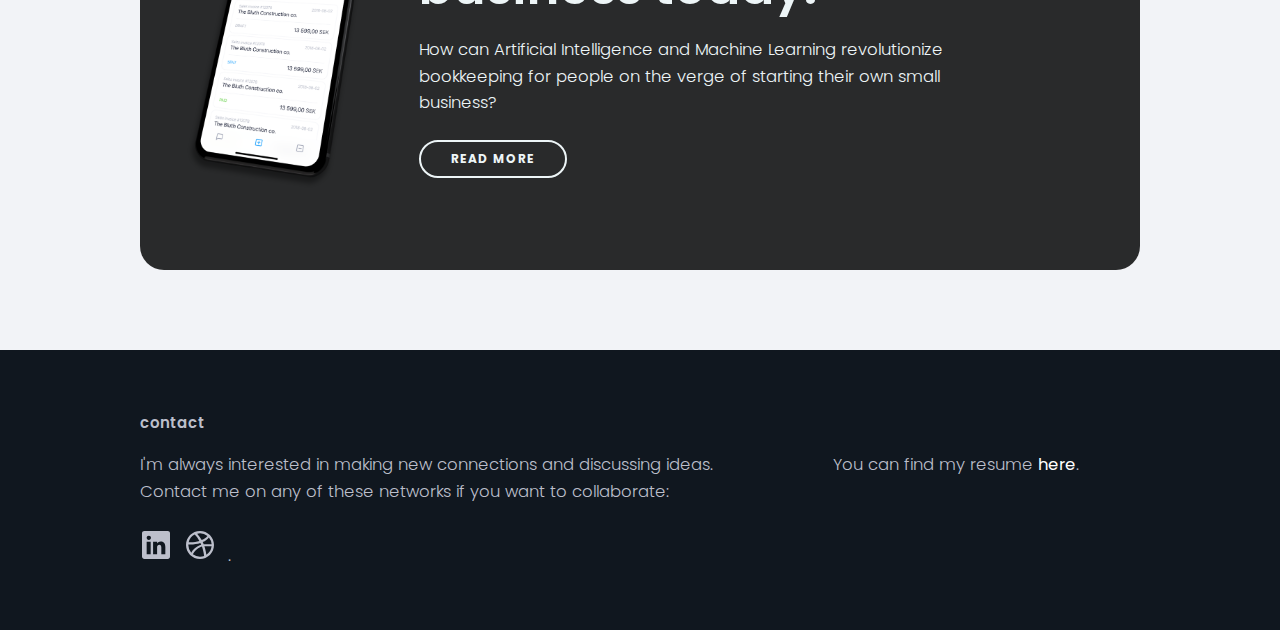
==== commit 5c4d9eda: "Add files via upload" ====
--- a/eaccounting.html
+++ b/eaccounting.html
@@ -24,7 +24,7 @@
   <div class="container">
     <div class="row">
       <div class="twelve columns">
-        <a href="index.html">hagerhult</a>
+        <a href="index.html">hagerhult.</a>
 
         <nav>
           <a href="index.html#work">work</a>
@@ -73,7 +73,7 @@
 
     <div class="row extra-space">
       <div class="eight columns offset-by-two">
-        <img src="./css/appstore1.png" />
+        <img src="./images/appstore1.png" />
       </div>
     </div>
 
@@ -101,7 +101,7 @@
 
       <div class="row extra-space">
         <div class="eight columns offset-by-two">
-          <img src="./css/appstore2.png" />
+          <img src="./images/appstore2.png" />
         </div>
       </div>
 
@@ -220,7 +220,7 @@
         </div>
       </div>
       <div class="four columns copy">
-        <span>You can find my resume <a href="" alt="Link to my resume, will open in a new tab.">here</a>.</span>
+        <span>You can find my resume <a target="_blank" rel="noopener noreferrer" href="Hagerhult_Resume.pdf" alt="Link to my resume, will open in a new tab.">here</a>.</span>
       </div>
     </div>
   </div>
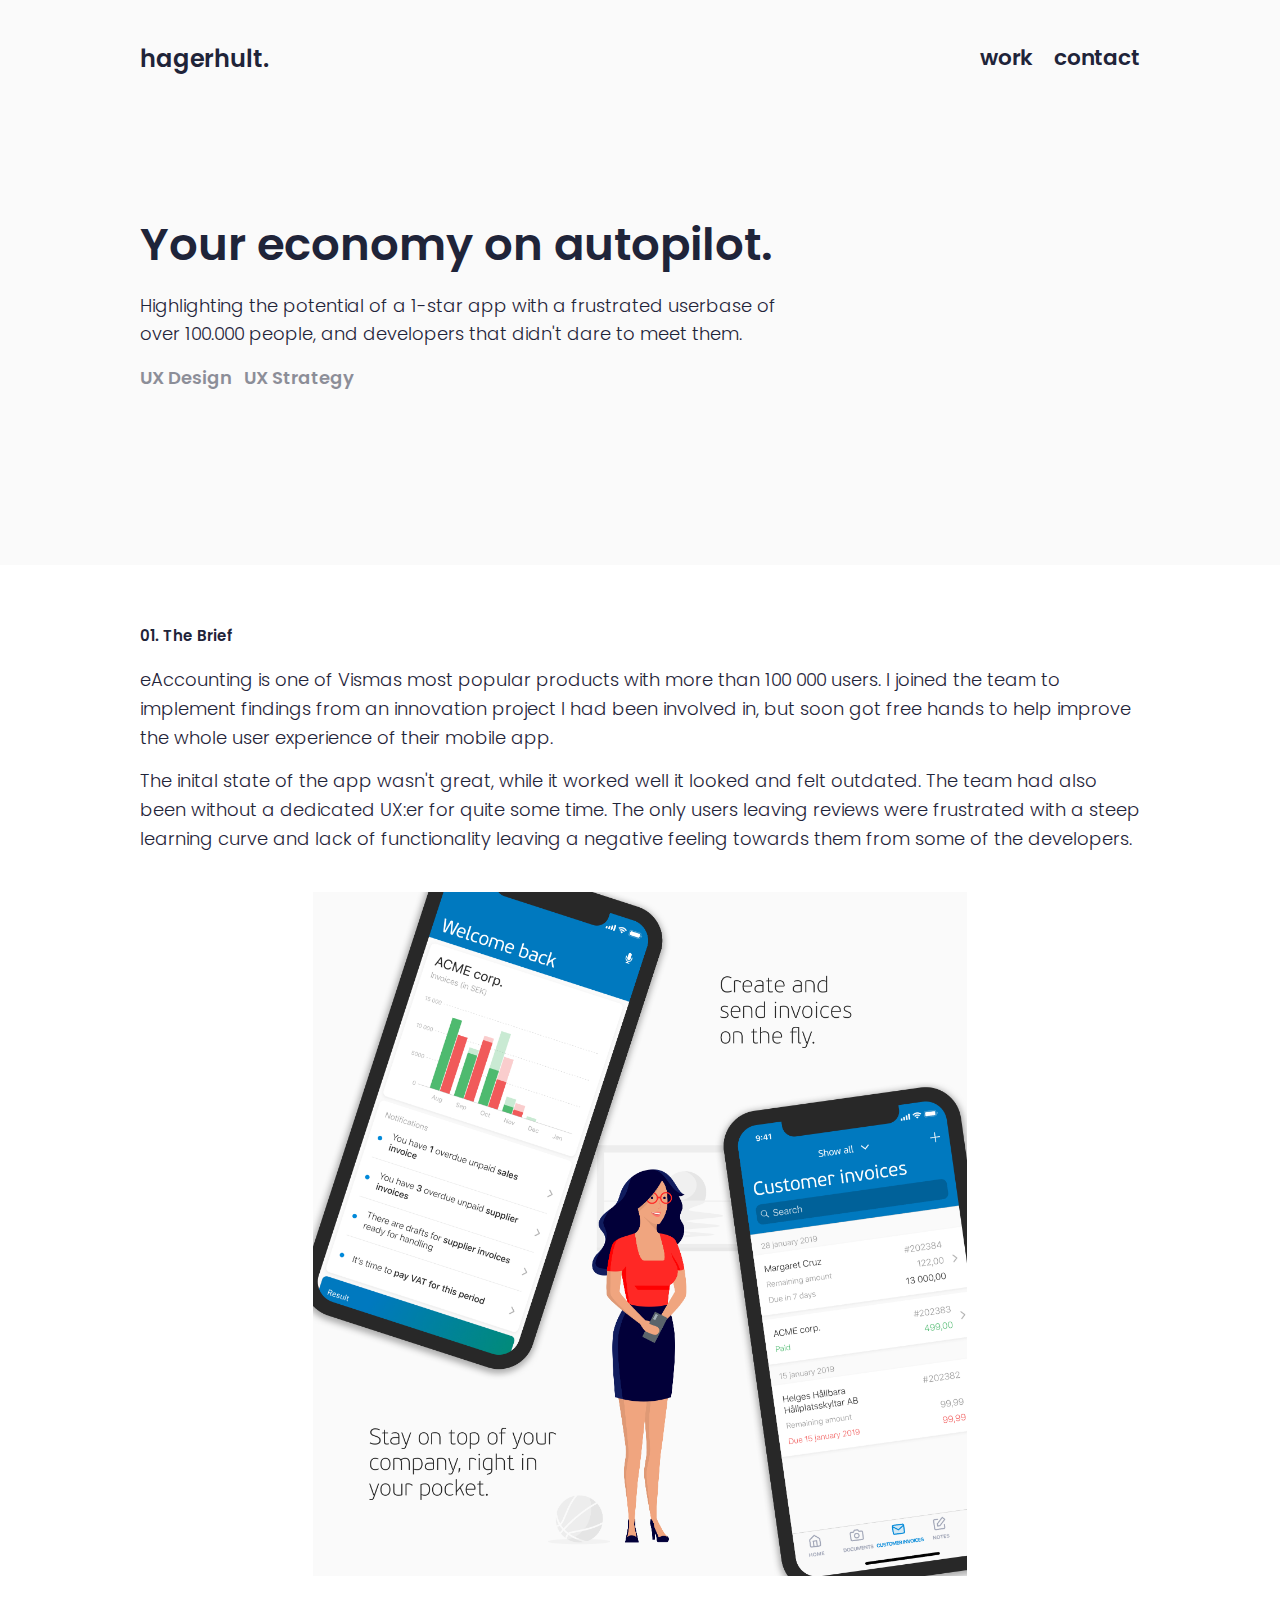
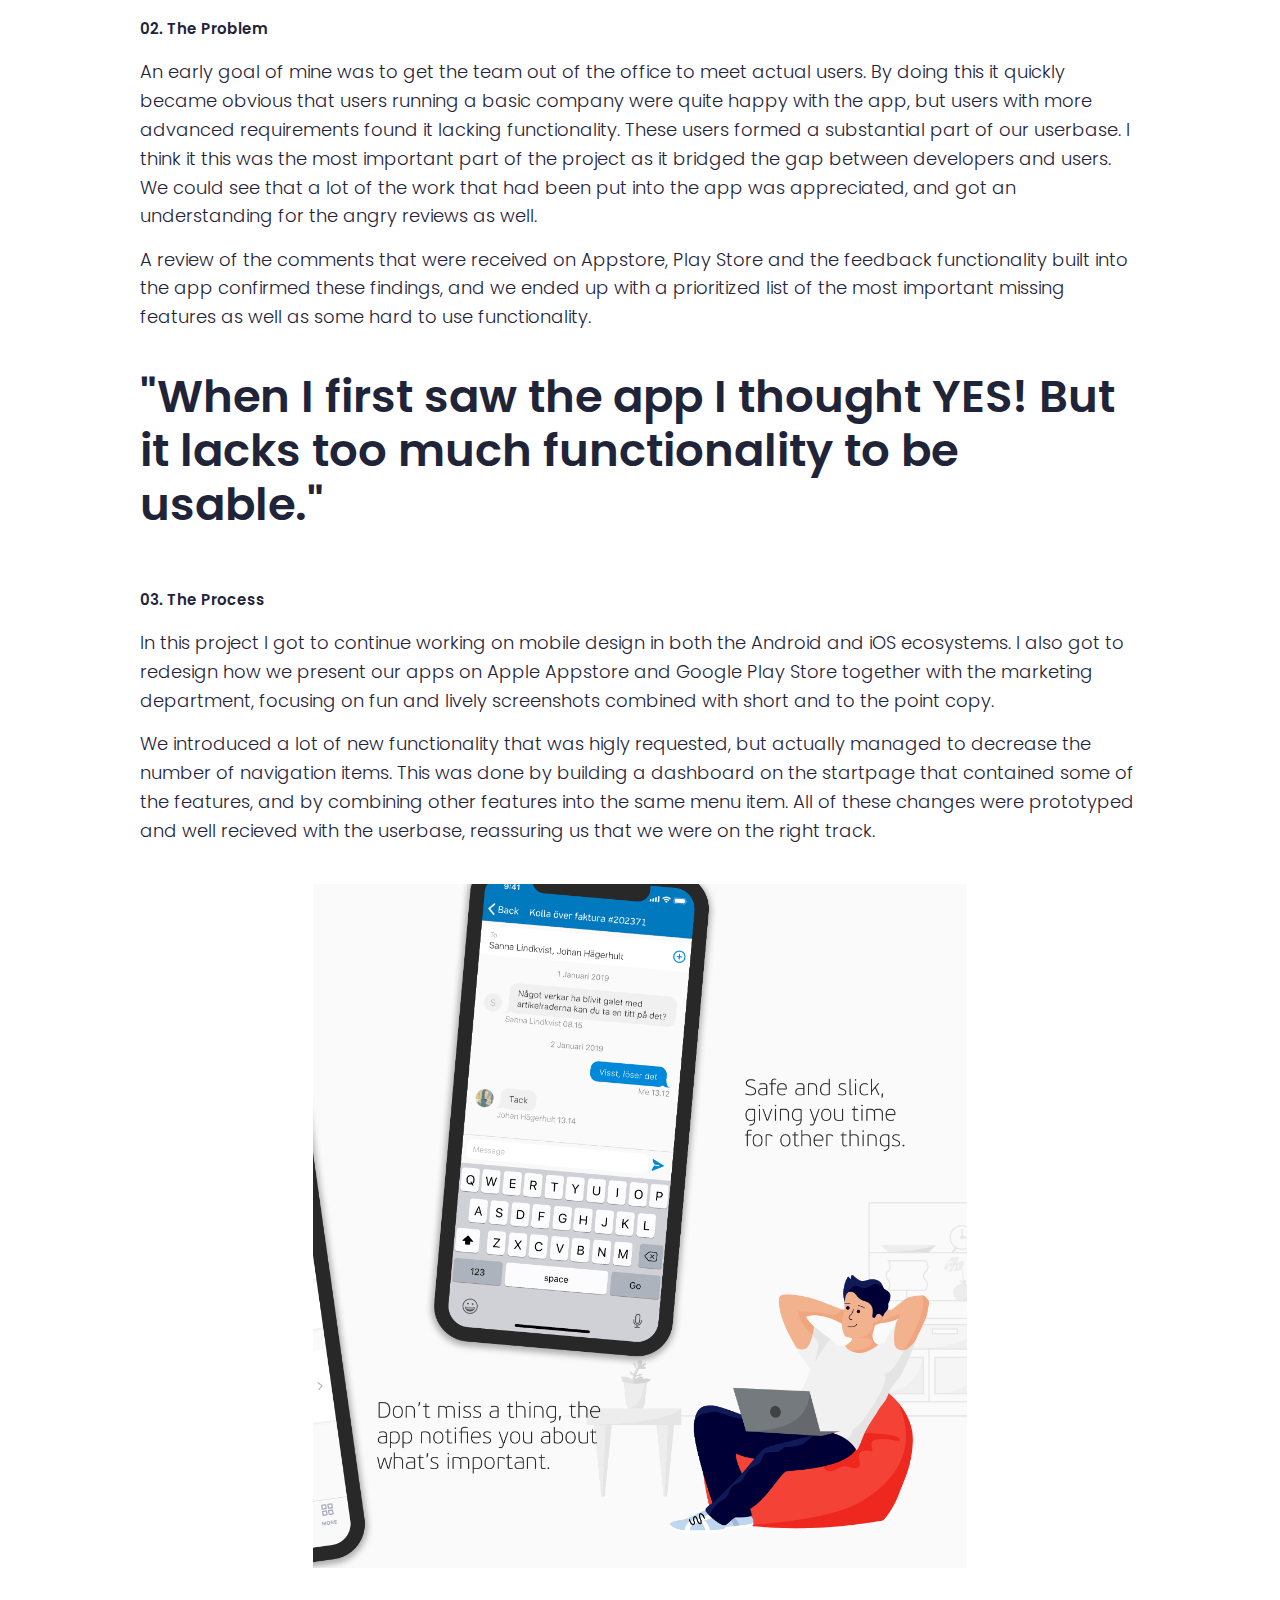
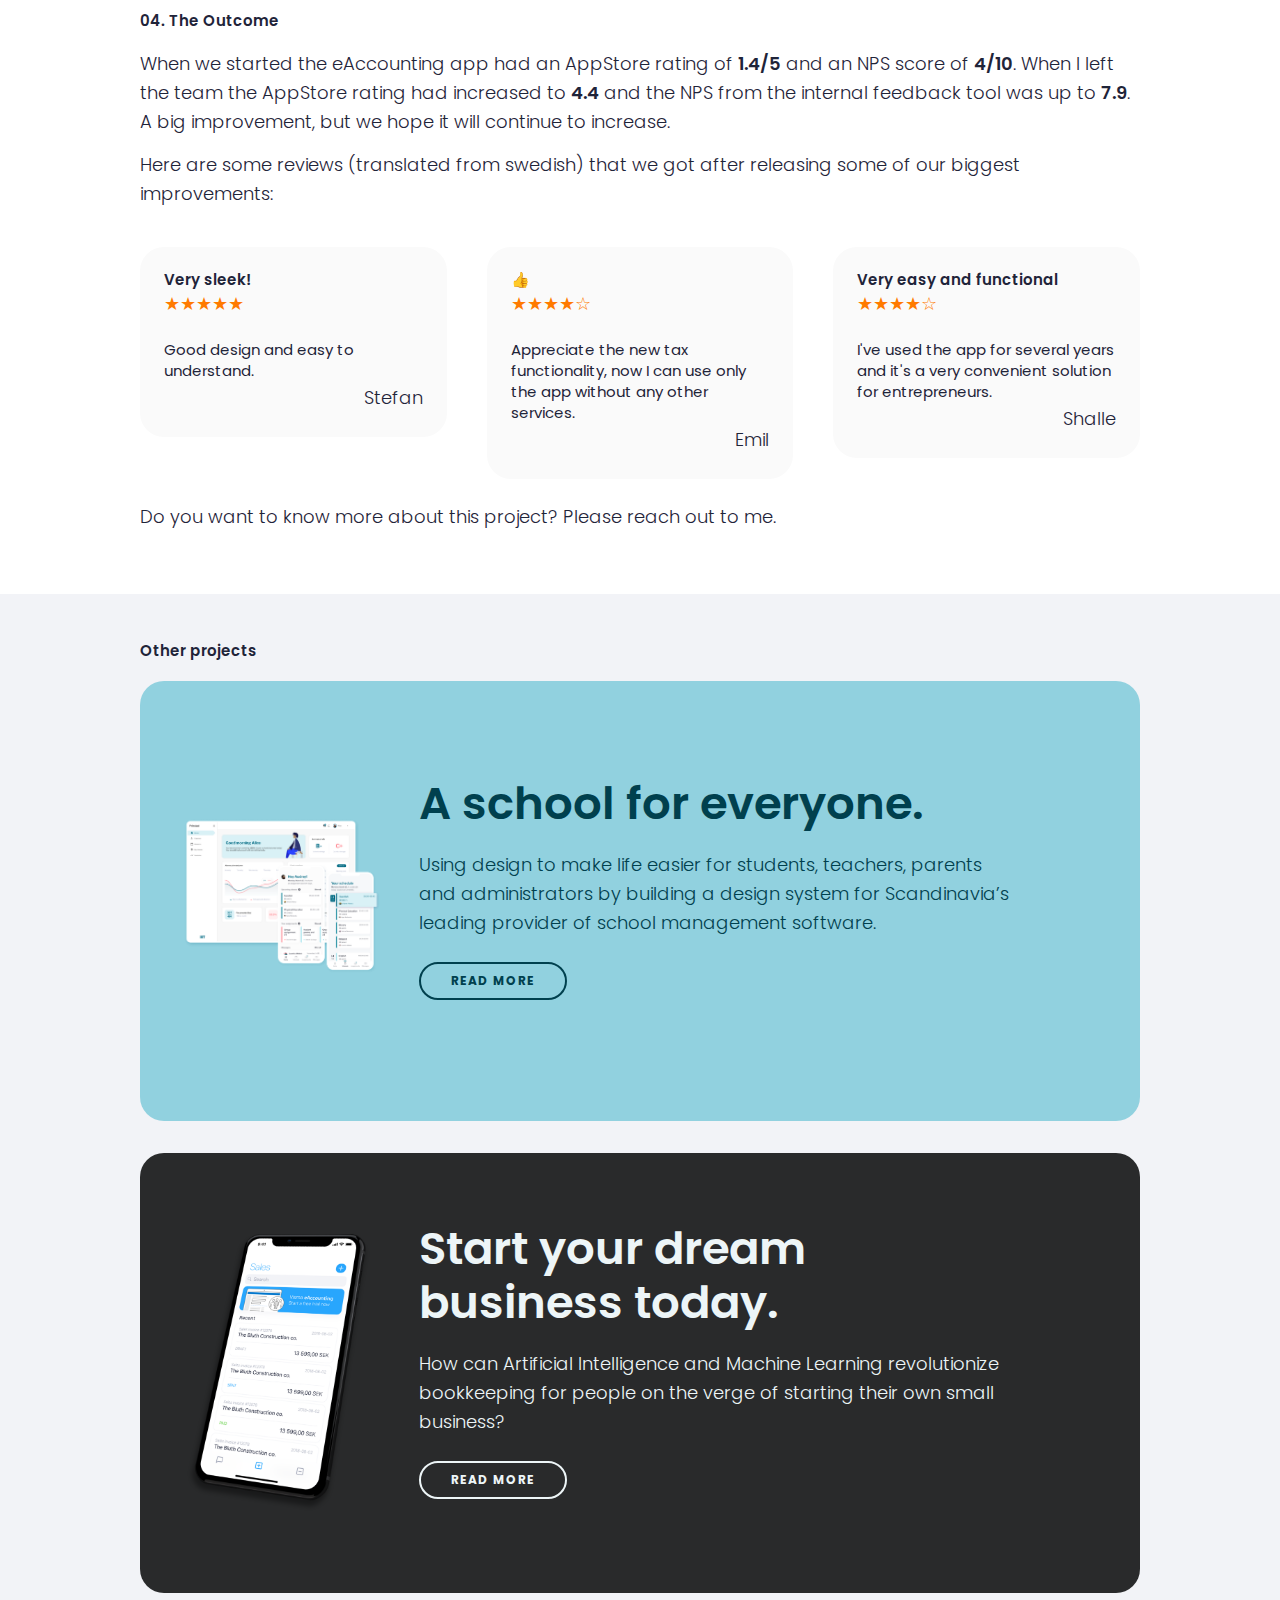
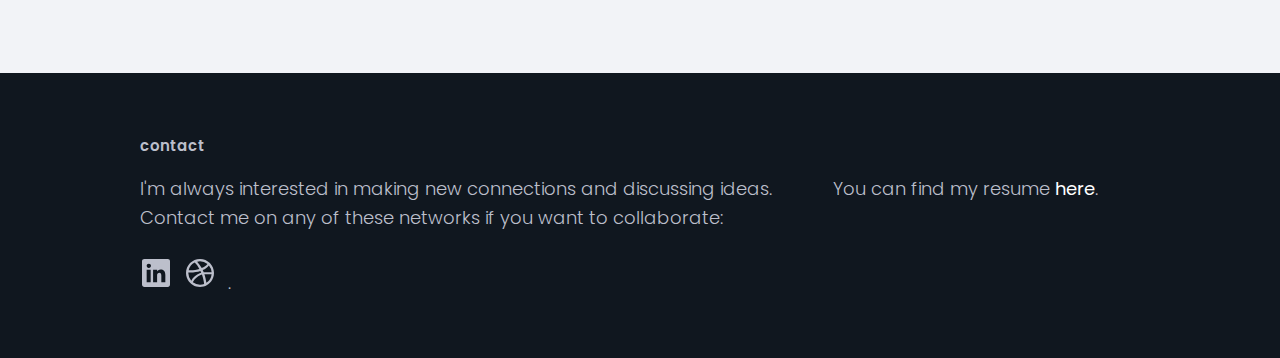
==== commit c8cae8f4: "Update eaccounting.html" ====
--- a/eaccounting.html
+++ b/eaccounting.html
@@ -7,7 +7,7 @@
   <meta name="description" content="">
   <meta name="author" content="">
 
-  <meta name="viewport" content="width=device-width, initial-scale=1">
+  <meta name="viewport" content="width=device-width, initial-scale=1, viewport-fit=cover">
 
   <link href="https://fonts.googleapis.com/css?family=Poppins:200,300,400,600" rel="stylesheet">
 
--- a/css/hagerhult.css
+++ b/css/hagerhult.css
@@ -23,7 +23,7 @@
 a {
   text-decoration: none;
   position: relative;
-  color: #0098ff;
+  color: #0099ff;
   border-bottom: 1px solid #0099ff;
 }
 
@@ -49,12 +49,13 @@
 }
 
 span {
-  font-size: 1.1em;
+  font-size: 1.2em;
   font-weight: 300;
   line-height: 1.6em;
 }
 
 h1 {
+  font-size: 3em;
   font-weight: 600;
 }
 
@@ -66,23 +67,39 @@
   /* Content */
 
 header {
-  height: auto;
   padding-top: 48px;
   font-weight: 600;
-  font-size: 1.4em;
+  font-size: 1.6em;
+}
+
+.jumbotron {
+  height: 90vh;
+  min-height: 700px;
+  background: #a5a5a5;
+  color: #edf5f7;
+}
+
+.portrait {
+  background-image: url("me.png");
+  background-size: auto 100%;
+  height: 90vh;
+  min-height: 700px;
+  width: 100%;
+  margin-left: 0%;
+  background-position: top left;
+  background-repeat: no-repeat;
+  mix-blend-mode: multiply;
+  position: absolute;
+  top: 0;
 }
 
 header a {
-  color: #1F2439;
+  color: #edf5f7;
   border-bottom: none;
 }
 
 header a:hover {
-  color: #1f2439;
-}
-
-nav a:hover {
-  border-bottom: 2px solid #0098ff;
+  color: #edf5f7;
 }
 
 nav {
@@ -92,7 +109,11 @@
 
 nav a {
   margin-left: 8px;
-  font-size: 0.7em;
+  font-size: .8em;
+}
+
+nav a:hover {
+  border-bottom: 2px solid #edf5f7;
 }
 
 section {
@@ -104,12 +125,18 @@
 
 .main {
   display: flex;
-  min-height: 350px;
+  height: 80vh;
+  min-height: 600px;
 }
 
 .secondary {
   display: flex;
   min-height: 350px;
+}
+
+#work {
+  padding-top: 24px;
+  margin-top: -24px;
 }
 
 #experience {
@@ -133,12 +160,6 @@
 
 }
 
-.portrait {
-  border-radius: 24px;
-  max-width: 240px;
-  width: 100%;
-}
-
 footer {
   background: #10171f;
   color: #bcbfcb;
@@ -181,6 +202,20 @@
 .isteveryday {
   background: #91d1df;
   color: #00404e;
+  height: auto;
+  min-height: none;
+}
+
+.isteveryday a {
+  color: #00404e;
+}
+
+.isteveryday a:hover {
+  color: #00404e;
+}
+
+.isteveryday nav a:hover {
+  border-bottom: 2px solid #00404e;
 }
 
 .kompanew {
@@ -190,7 +225,6 @@
 
 .kompanew a {
   color: #edf5f7;
-  border-bottom: none;
 }
 
 .kompanew a:hover {
@@ -204,6 +238,19 @@
 .eaccounting {
   background: #fafafa;
   color: #1f2439;
+}
+
+.eaccounting a {
+  color: #1f2439;
+}
+
+.eaccounting a:hover {
+  color: #1f2439;
+}
+
+.eaccounting nav a:hover {
+  color: #1f2439;
+  border-bottom: 2px solid #1f2439;
 }
 
 .presentation {
@@ -232,7 +279,6 @@
   display: inline-block;
   height: 38px;
   padding: 0 30px;
-  color: #ecf0f5;
   text-align: center;
   font-size: 12px;
   font-weight: 700;
@@ -243,31 +289,39 @@
   white-space: nowrap;
   background-color: transparent;
   border-radius: 24px;
-  border: 2px solid #ecf0f5;
   cursor: pointer;
   box-sizing: border-box;
 }
 
-.button-outlined:hover {
-  color: #ecf0f5;
-  background-color: rgba(0, 194, 255, 0.2);
-  border: 2px solid;
-}
-
 .isteveryday .button-outlined {
   color: #00404e;
-  border-color: #00404e;
+  border: 2px solid #00404e;
 }
 
 .kompanew .button-outlined {
   color: #edf5f7;
-  border-color: #edf5f7;
   border: 2px solid #edf5f7;
 }
 
 .eaccounting .button-outlined {
   color: #1f2439;
-  border-color: #1f2439;
+  border: 2px solid #1f2439;
+}
+
+.isteveryday .button-outlined:hover {
+  background: #00404e;
+  color: #91d1df;
+}
+
+.kompanew .button-outlined:hover {
+  background: #edf5f7;
+  color: #292a2b;
+}
+
+.eaccounting .button-outlined:hover {
+
+  background: #1f2439;
+  color: #fafafa;
 }
 
 /* SUBPAGES */
@@ -335,6 +389,20 @@
 /* Small devices */
 
 @media (max-width: 399px) {
+
+  .portrait {
+    width: 105%;
+    margin-left: -5%;
+  }
+
+  h1 {
+    font-size: 2.4em;
+  }
+
+  p {
+    font-size: 1em;
+  }
+
   .moreprojects {
     border-radius: 40px;
     padding: 32px;
@@ -342,17 +410,15 @@
     margin-bottom: 16px;
     border: 16px solid #f2f3f7;
   }
-
-
-}
-
+}
 
 /* Larger screen */
 
 @media (min-width: 768px) {
-  .main {
-    height: 70vh;
-    min-height: 600px;
+
+  .portrait {
+    width: 60%;
+    margin-left: 40%;
   }
 
   .portrait {
@@ -367,7 +433,7 @@
 
   nav a {
     margin-left: 16px;
-    font-size: 0.7em;
+    font-size: .9em;
   }
 
   .presentation {
@@ -404,6 +470,12 @@
 }
 
 @media (min-width: 1000px) {
+
+  .portrait {
+    width: 60%;
+    margin-left: 40%;
+  }
+
   .moreprojects .photo {
     display: flex;
   }
@@ -426,10 +498,10 @@
       transform: rotate(-10deg);
     }
     40% {
-      transform: rotate(20deg);
+      transform: rotate(15deg);
     }
     60% {
-      transform: rotate(-10deg);
+      transform: rotate(-5deg);
     }
     80% {
       transform: rotate(0deg);
@@ -446,10 +518,10 @@
       transform: rotate(-10deg);
     }
     40% {
-      transform: rotate(20deg);
+      transform: rotate(15deg);
     }
     60% {
-      transform: rotate(-10deg);
+      transform: rotate(-5deg);
     }
     80% {
       transform: rotate(0deg);
@@ -466,10 +538,10 @@
       transform: rotate(-10deg);
     }
     40% {
-      transform: rotate(20deg);
+      transform: rotate(15deg);
     }
     60% {
-      transform: rotate(-10deg);
+      transform: rotate(-5deg);
     }
     80% {
       transform: rotate(0deg);
@@ -486,10 +558,10 @@
       transform: rotate(-10deg);
     }
     40% {
-      transform: rotate(20deg);
+      transform: rotate(15deg);
     }
     60% {
-      transform: rotate(-10deg);
+      transform: rotate(-5deg);
     }
     80% {
       transform: rotate(0deg);
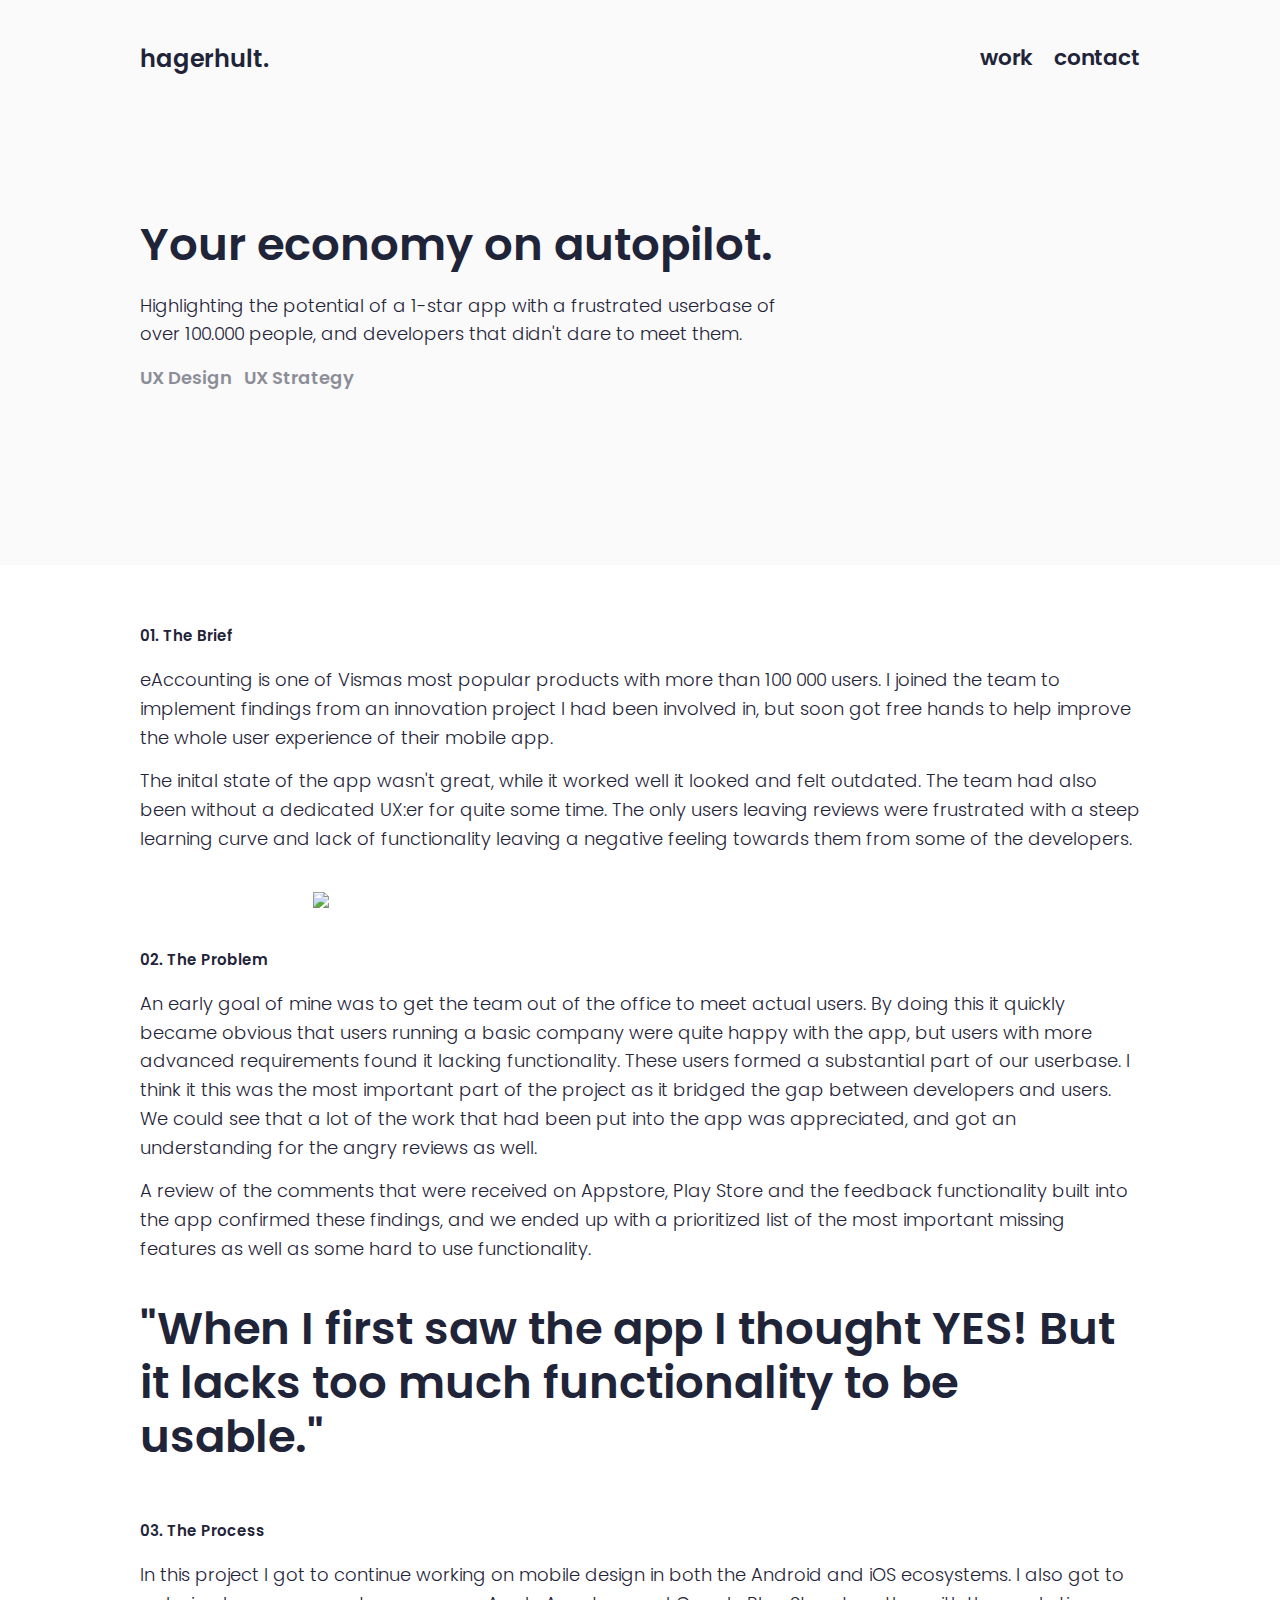
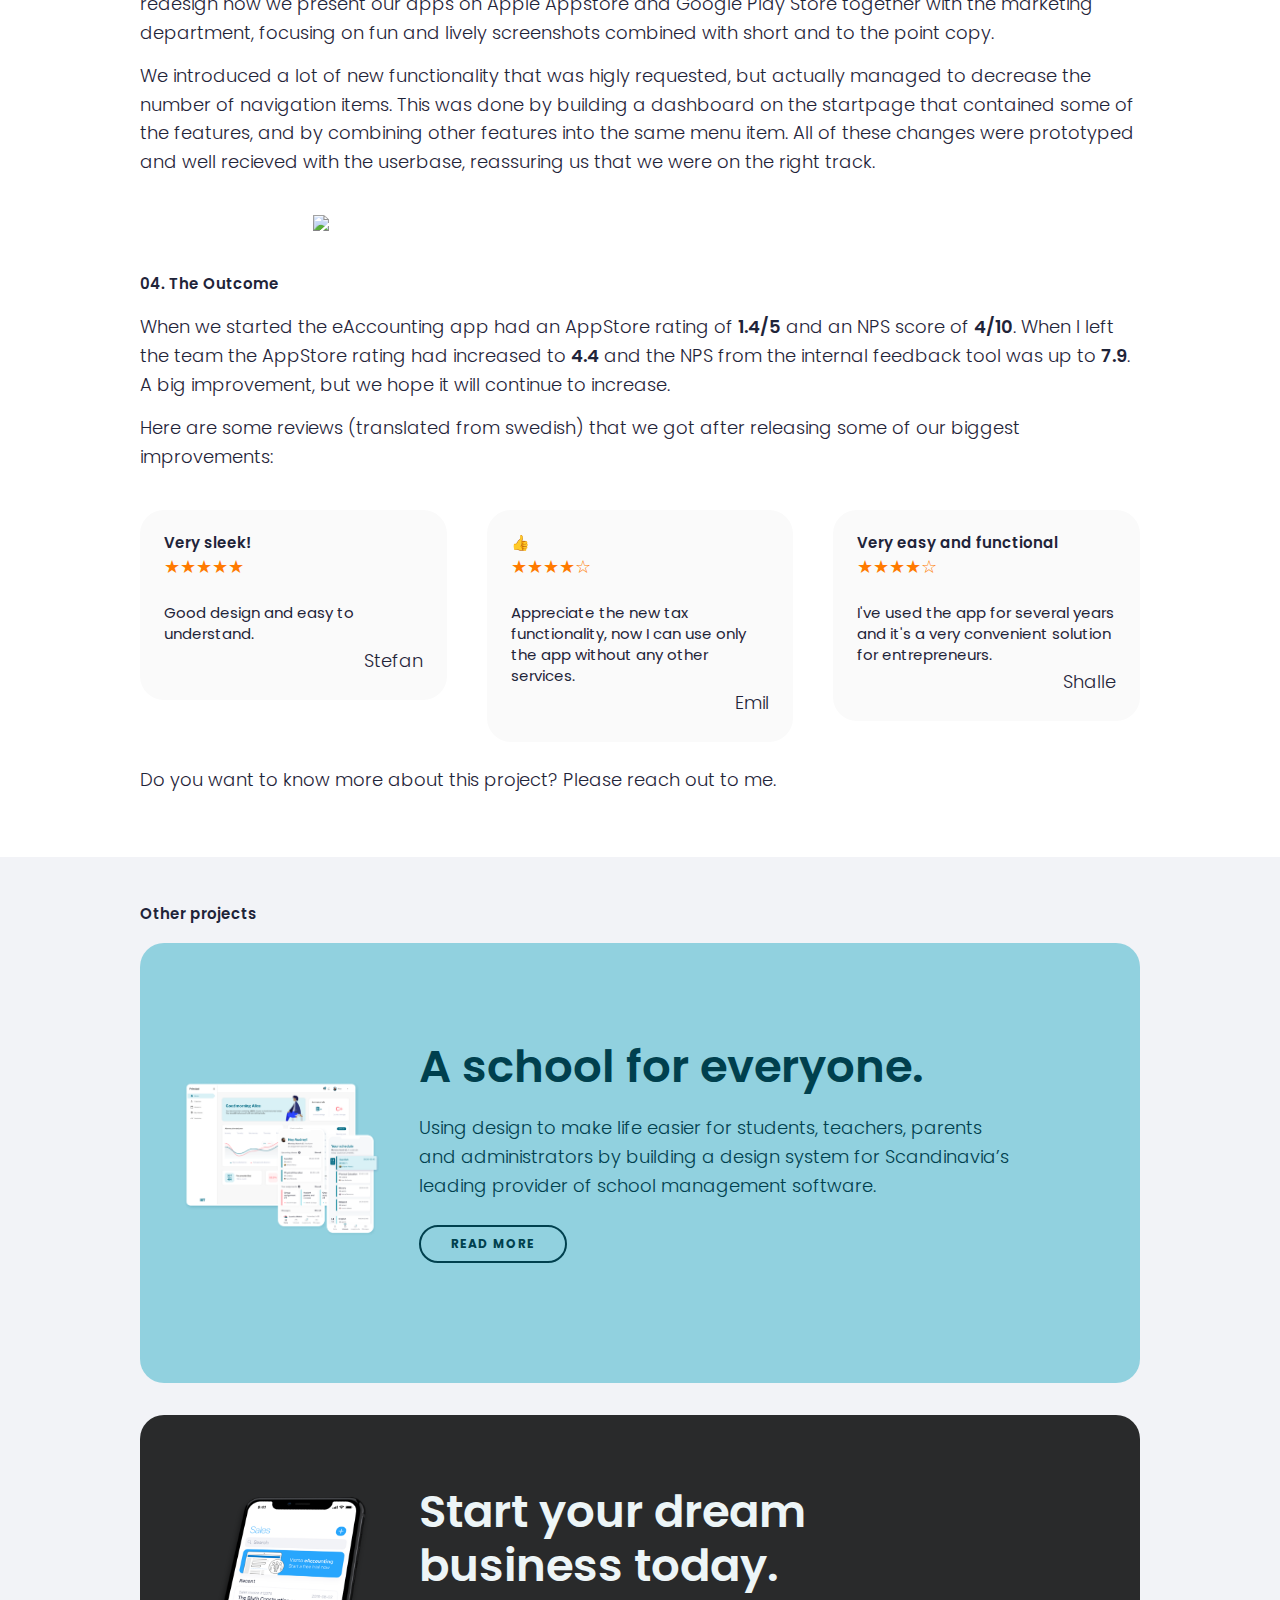
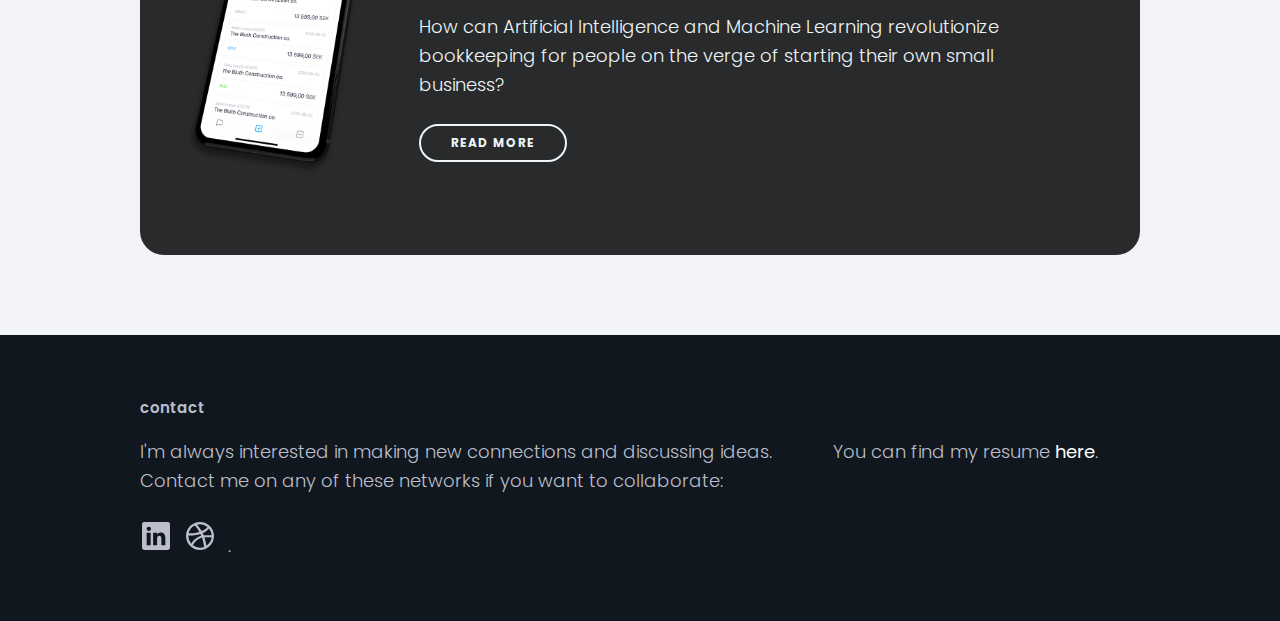
==== commit d5e2c355: "Add files via upload" ====
--- a/eaccounting.html
+++ b/eaccounting.html
@@ -7,7 +7,7 @@
   <meta name="description" content="">
   <meta name="author" content="">
 
-  <meta name="viewport" content="width=device-width, initial-scale=1, viewport-fit=cover">
+  <meta name="viewport" content="width=device-width, initial-scale=1">
 
   <link href="https://fonts.googleapis.com/css?family=Poppins:200,300,400,600" rel="stylesheet">
 
@@ -73,7 +73,7 @@
 
     <div class="row extra-space">
       <div class="eight columns offset-by-two">
-        <img src="./images/appstore1.png" />
+        <img src="./images/ea1.png" />
       </div>
     </div>
 
@@ -101,7 +101,7 @@
 
       <div class="row extra-space">
         <div class="eight columns offset-by-two">
-          <img src="./images/appstore2.png" />
+          <img src="./images/ea2.png" />
         </div>
       </div>
 
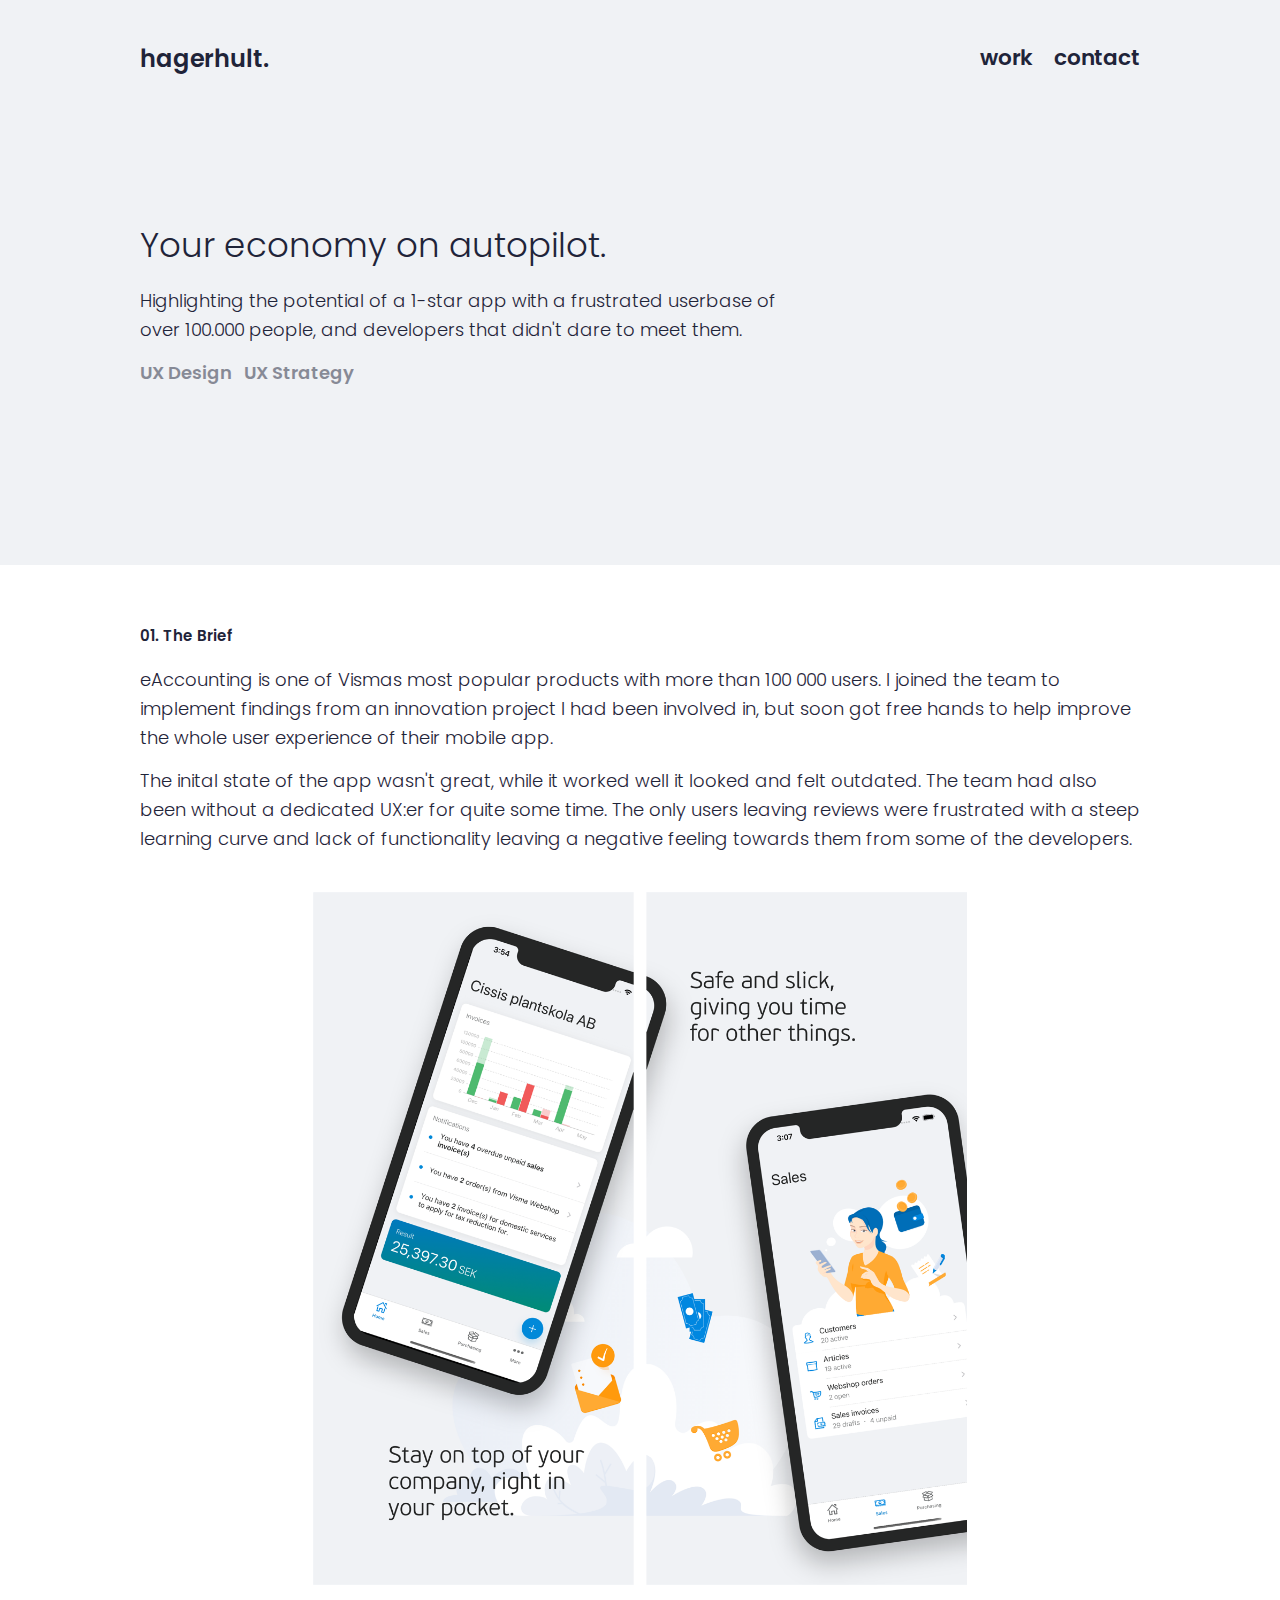
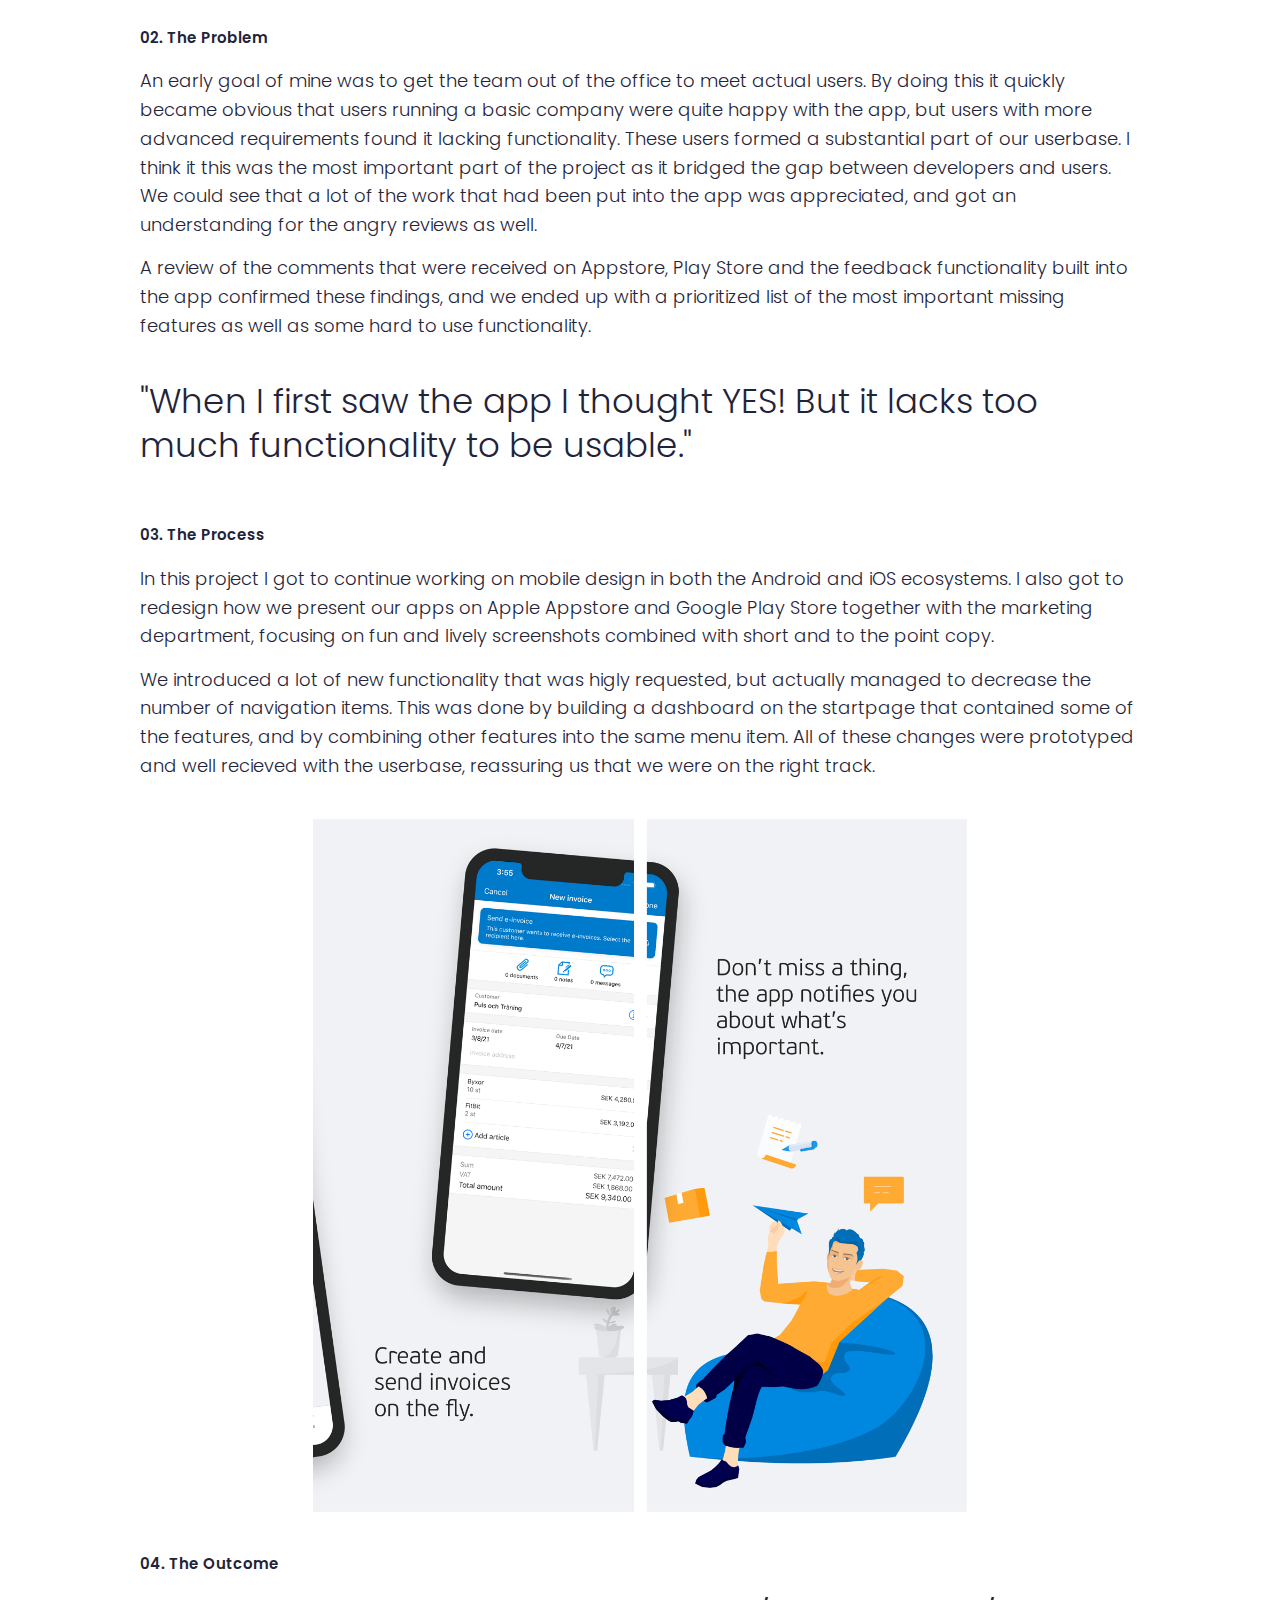
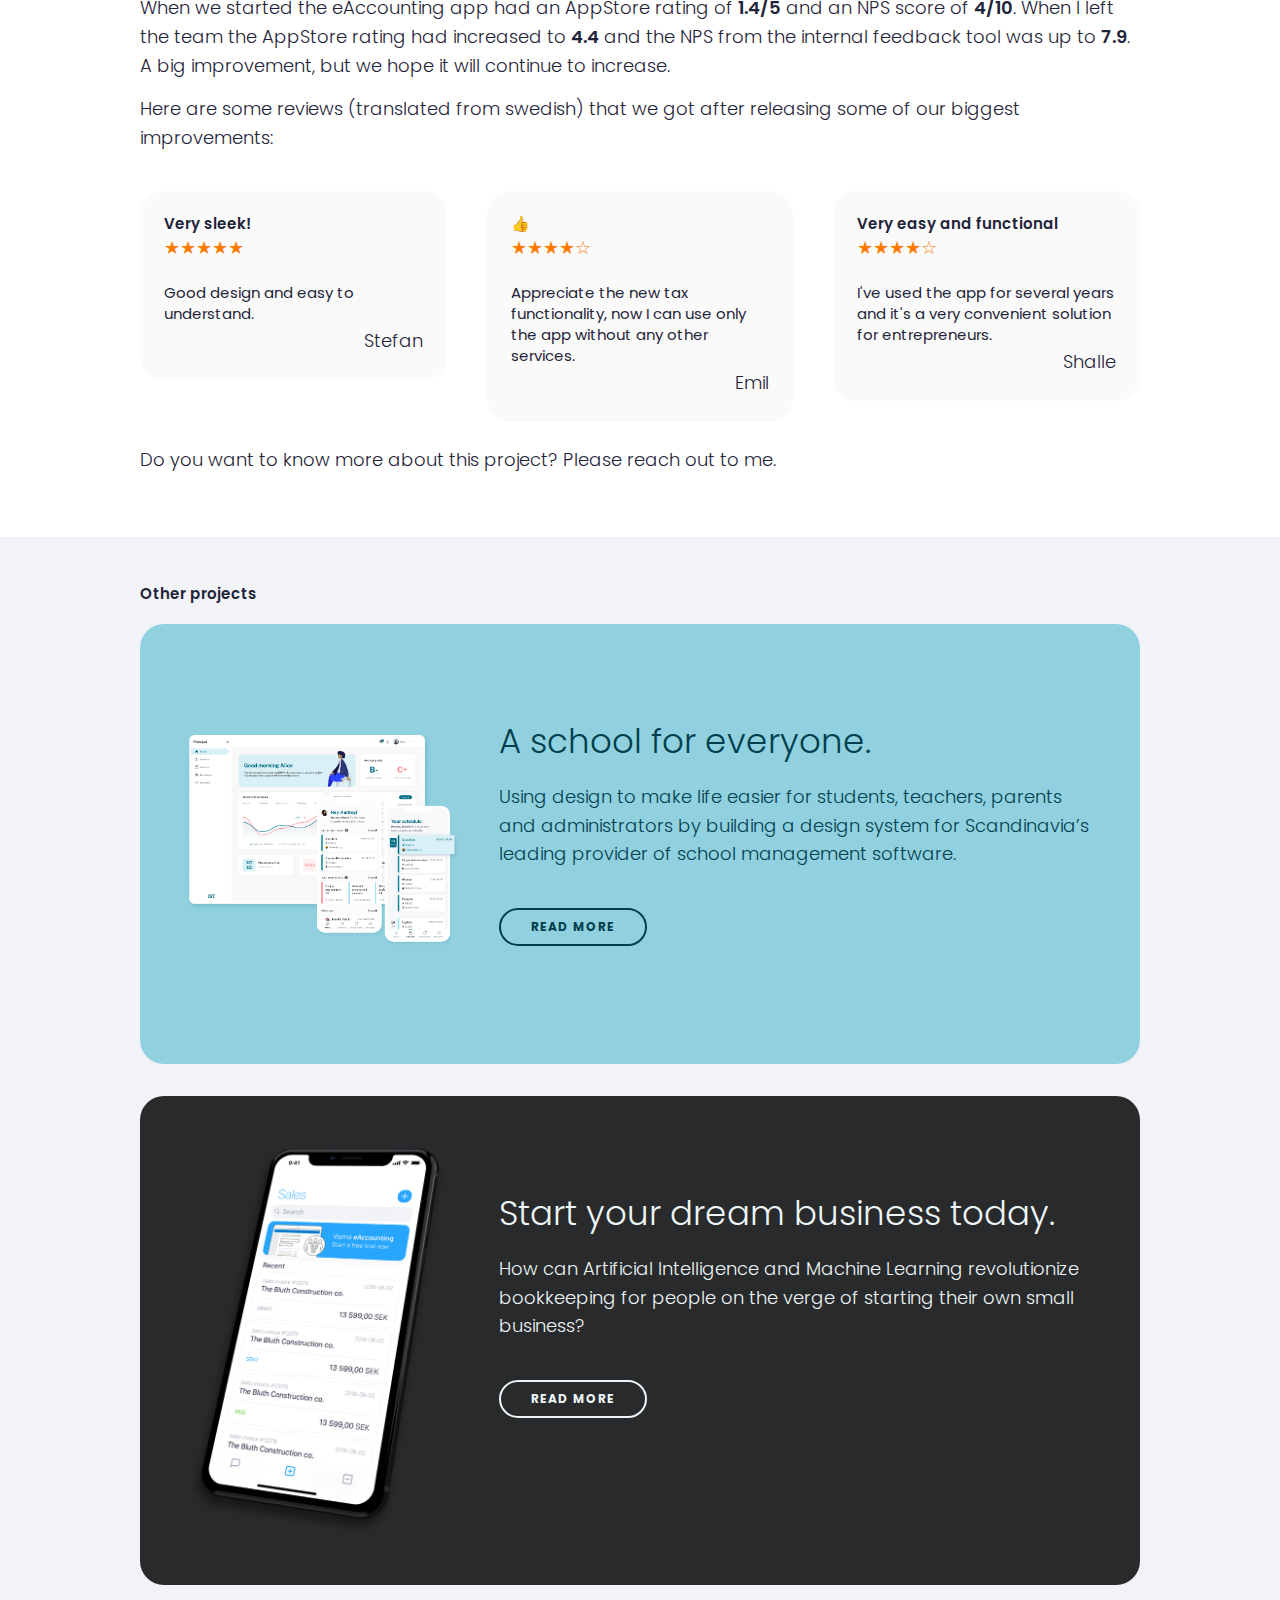
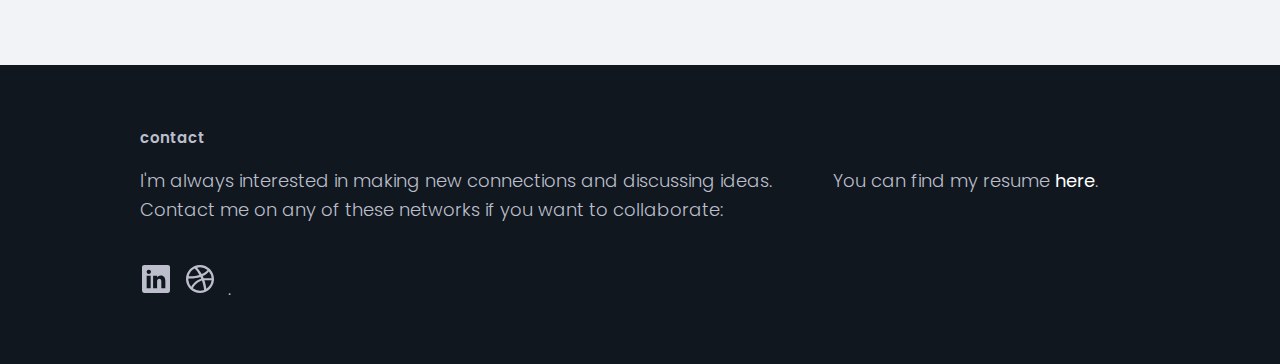
==== commit 45e710d0: "Add files via upload" ====
--- a/eaccounting.html
+++ b/eaccounting.html
@@ -41,9 +41,9 @@
       <div class="eight columns">
         <div class="secondary">
           <div class="flex">
-            <h1>
+            <h3>
               Your economy on autopilot.
-            </h1>
+            </h3>
             <p>
               Highlighting the potential of a 1-star app with a frustrated userbase of over 100.000 people, and developers that didn't dare to meet them.
             </p>
@@ -87,7 +87,7 @@
 
       <div class="row extra-space">
         <div class="twelve columns">
-          <h1>"When I first saw the app I thought YES! But it lacks too much functionality to be usable."
+          <h3>"When I first saw the app I thought YES! But it lacks too much functionality to be usable."</h3>
         </div>
       </div>
 
@@ -158,15 +158,15 @@
 
   <div class="container moreprojects isteveryday">
     <div class="row">
-      <div class="three columns photo">
+      <div class="four columns photo">
         <div class="flex">
           <img src="images/stylist-3.png">
         </div>
       </div>
       <div class="eight columns presentation">
         <div class="flex">
-          <h1>A school for everyone.</h1>
-          <span>Using design to make life easier for students, teachers, parents and administrators by building a design system for Scandinavia’s leading provider of school management software.</span>
+          <h3>A school for everyone.</h3>
+          <p>Using design to make life easier for students, teachers, parents and administrators by building a design system for Scandinavia’s leading provider of school management software.</p>
           <div class="readmore">
             <a href="isteveryday.html" class="button-outlined" alt="Read more about IST Everyday">Read more</a>
           </div>
@@ -177,15 +177,15 @@
 
   <div class="container moreprojects kompanew">
     <div class="row">
-      <div class="three columns photo">
+      <div class="four columns photo">
         <div class="flex">
           <img src="images/kompanew-dash-2.png">
         </div>
       </div>
       <div class="eight columns presentation">
         <div class="flex">
-          <h1>Start your dream business today.</h1>
-          <span>How can Artificial Intelligence and Machine Learning revolutionize bookkeeping for people on the verge of starting their own small business?</span>
+          <h3>Start your dream business today.</h3>
+          <p>How can Artificial Intelligence and Machine Learning revolutionize bookkeeping for people on the verge of starting their own small business?</p>
           <div class="readmore">
             <a href="kompanew.html" class="button-outlined" alt="Read more about Kompanew">Read more</a>
           </div>
@@ -204,8 +204,8 @@
     </div>
     <div class="row">
       <div class="eight columns">
-        <span>I'm always interested in making new connections and discussing ideas.<br>
-        Contact me on any of these networks if you want to collaborate:</span>
+        <p>I'm always interested in making new connections and discussing ideas.<br>
+        Contact me on any of these networks if you want to collaborate:</p>
         <div class="social">
           <a href="https://www.linkedin.com/in/hagerhult" alt="Contact me on Linkedin">
               <svg xmlns="http://www.w3.org/2000/svg" width="32" height="32" viewBox="0 0 512 512"><title>Contact me on Linkedin</title><path d="M444.17,32H70.28C49.85,32,32,46.7,32,66.89V441.61C32,461.91,49.85,480,70.28,480H444.06C464.6,480,480,461.79,480,441.61V66.89C480.12,46.7,464.6,32,444.17,32ZM170.87,405.43H106.69V205.88h64.18ZM141,175.54h-.46c-20.54,0-33.84-15.29-33.84-34.43,0-19.49,13.65-34.42,34.65-34.42s33.85,14.82,34.31,34.42C175.65,160.25,162.35,175.54,141,175.54ZM405.43,405.43H341.25V296.32c0-26.14-9.34-44-32.56-44-17.74,0-28.24,12-32.91,23.69-1.75,4.2-2.22,9.92-2.22,15.76V405.43H209.38V205.88h64.18v27.77c9.34-13.3,23.93-32.44,57.88-32.44,42.13,0,74,27.77,74,87.64Z"/></svg>
@@ -220,7 +220,7 @@
         </div>
       </div>
       <div class="four columns copy">
-        <span>You can find my resume <a target="_blank" rel="noopener noreferrer" href="Hagerhult_Resume.pdf" alt="Link to my resume, will open in a new tab.">here</a>.</span>
+        <p>You can find my resume <a target="_blank" rel="noopener noreferrer" href="Hagerhult_Resume.pdf" alt="Link to my resume, will open in a new tab.">here</a>.</p>
       </div>
     </div>
   </div>
--- a/css/hagerhult.css
+++ b/css/hagerhult.css
@@ -236,7 +236,7 @@
 }
 
 .eaccounting {
-  background: #fafafa;
+  background: #F0F2F5;
   color: #1f2439;
 }
 
@@ -266,7 +266,7 @@
   max-height: none;
 }
 
-.kompanew .photo img {
+.kompanew .photo img, .eaccounting .photo img {
   width: 100%;
   max-width: 400px;
 }
@@ -321,7 +321,7 @@
 .eaccounting .button-outlined:hover {
 
   background: #1f2439;
-  color: #fafafa;
+  color: #F0F2F5;
 }
 
 /* SUBPAGES */
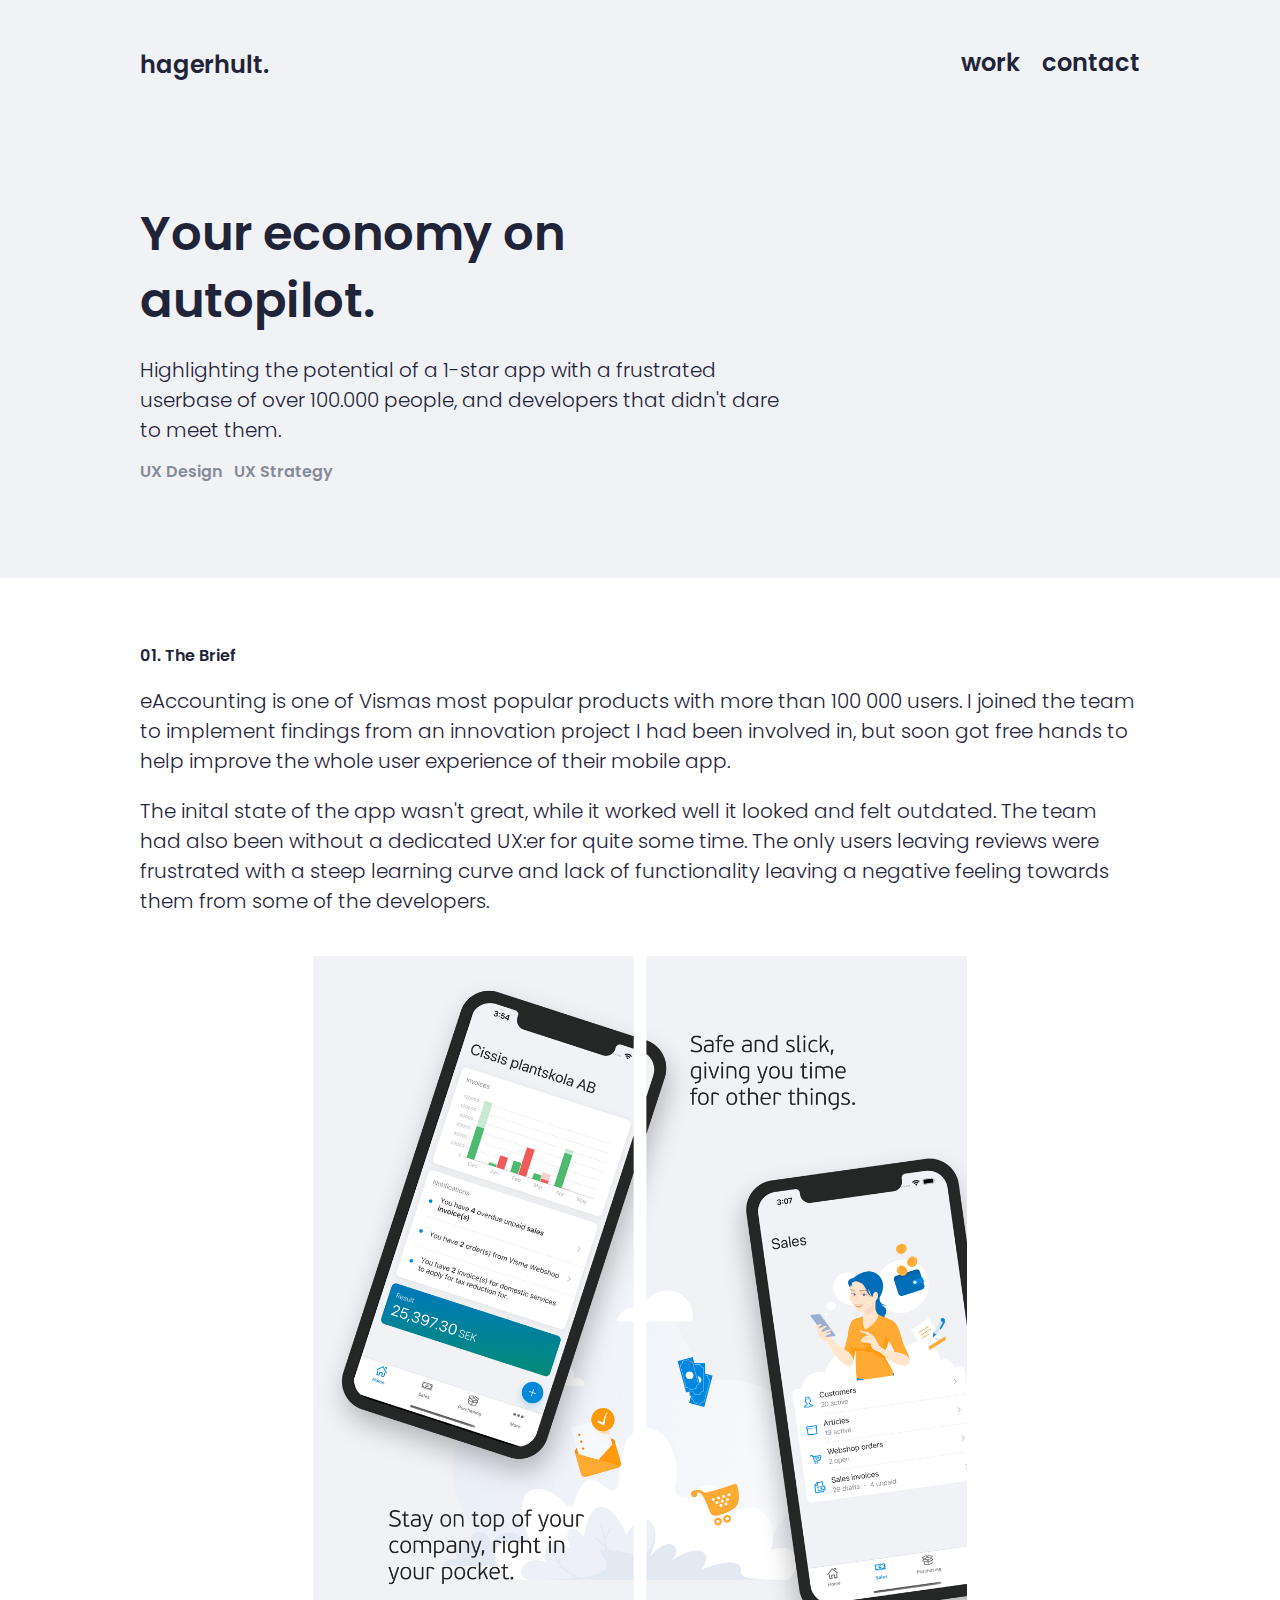
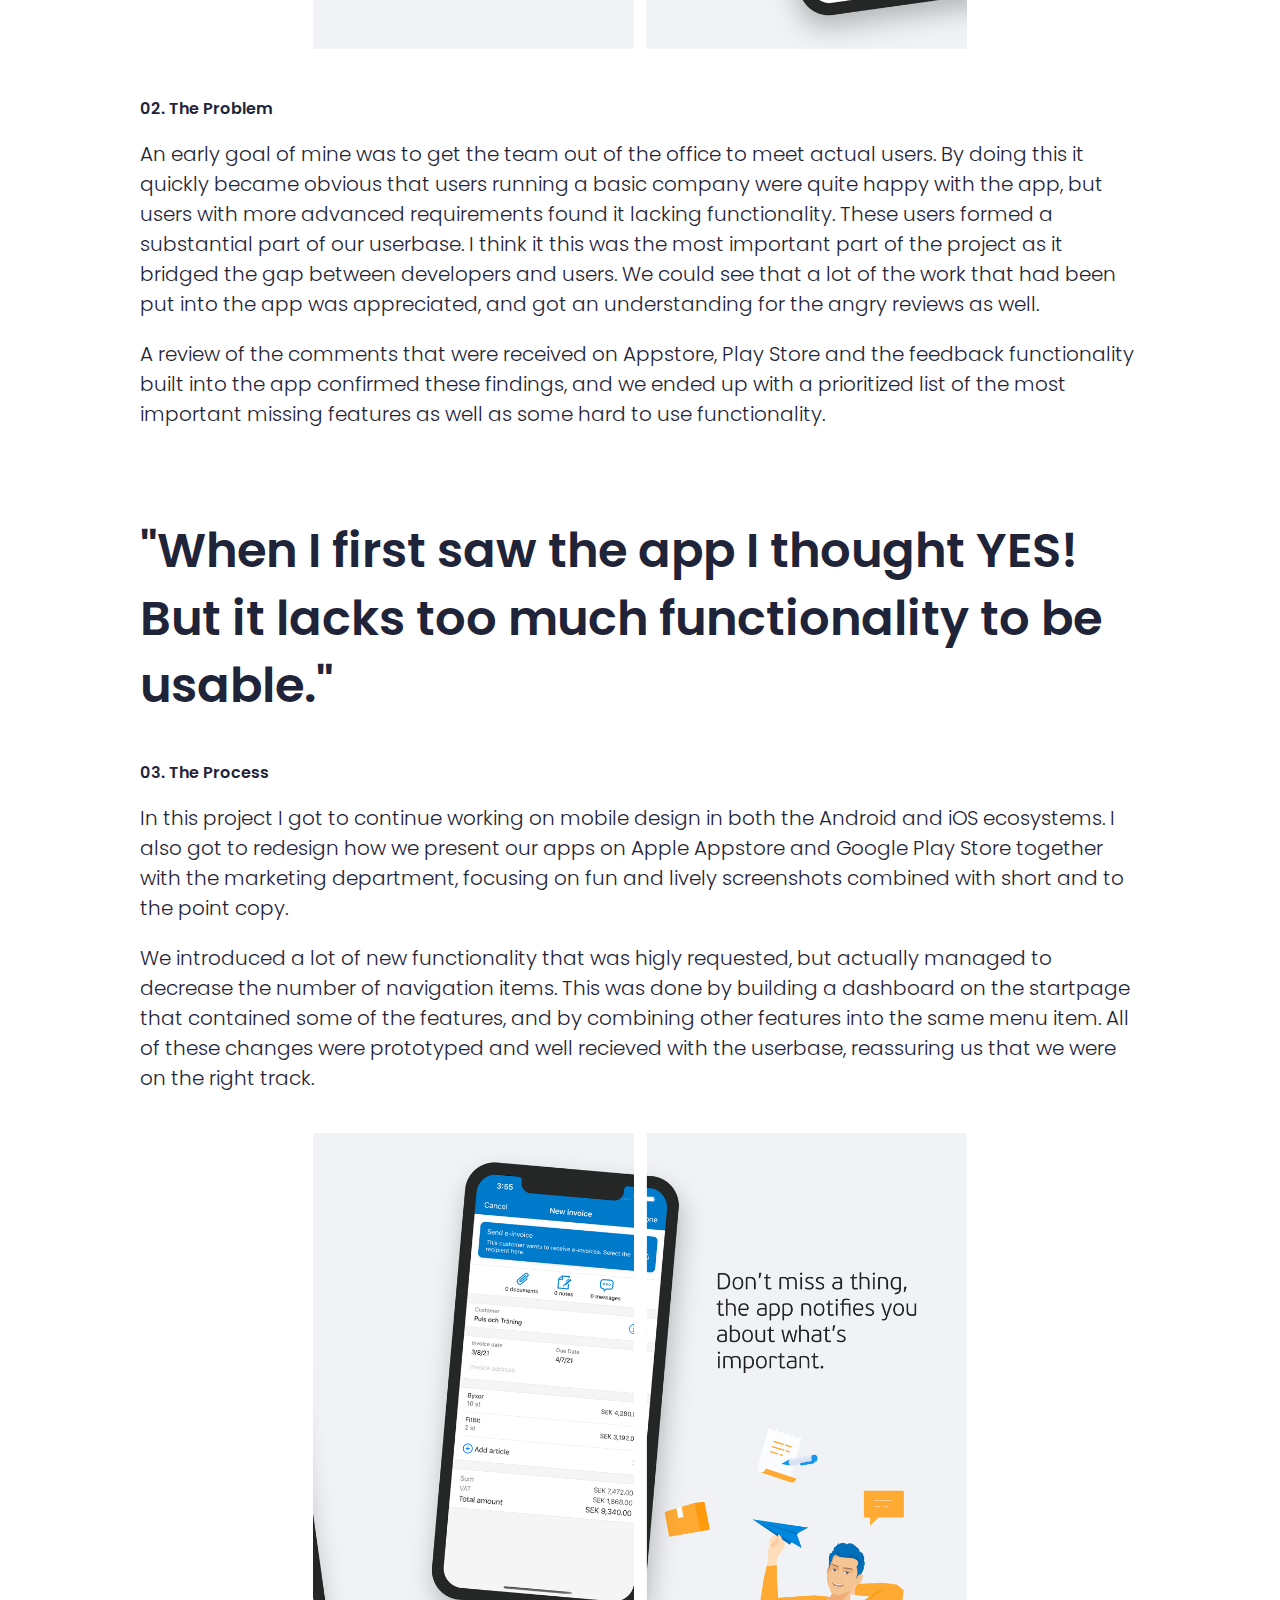
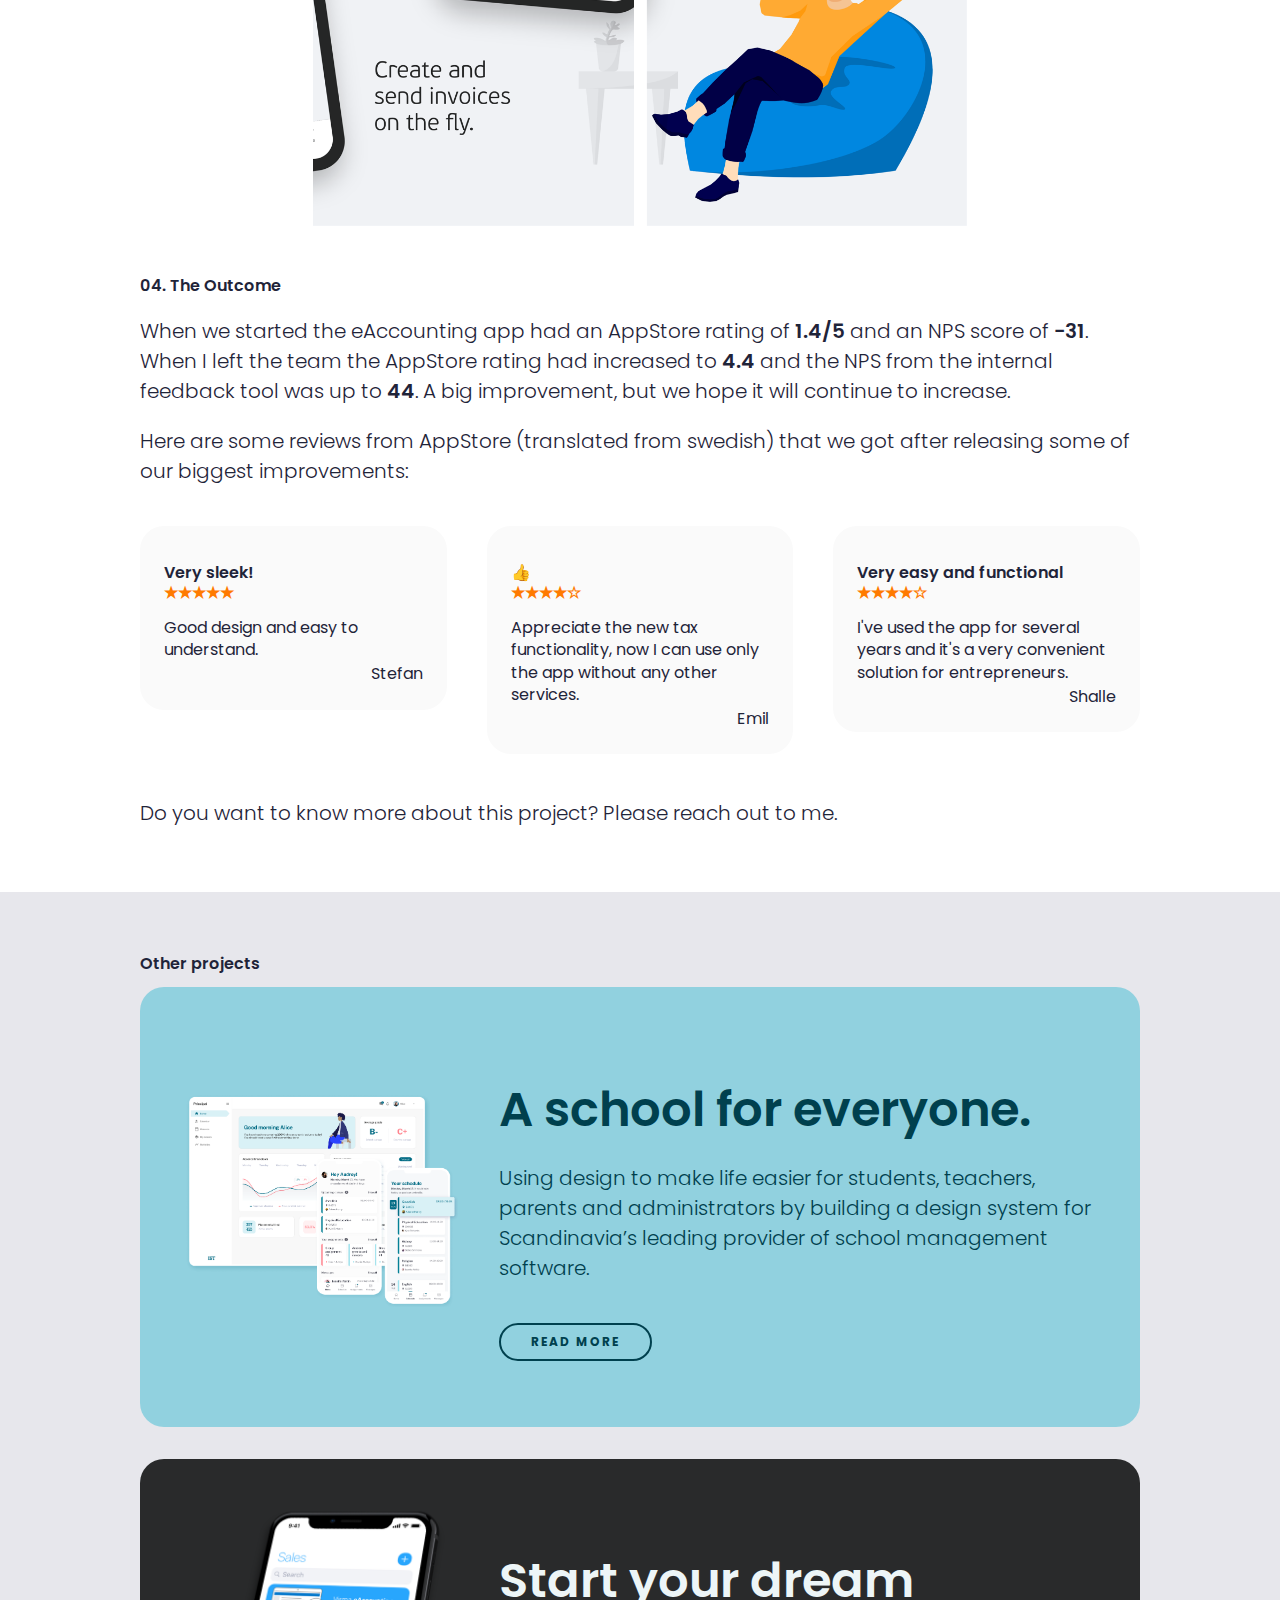
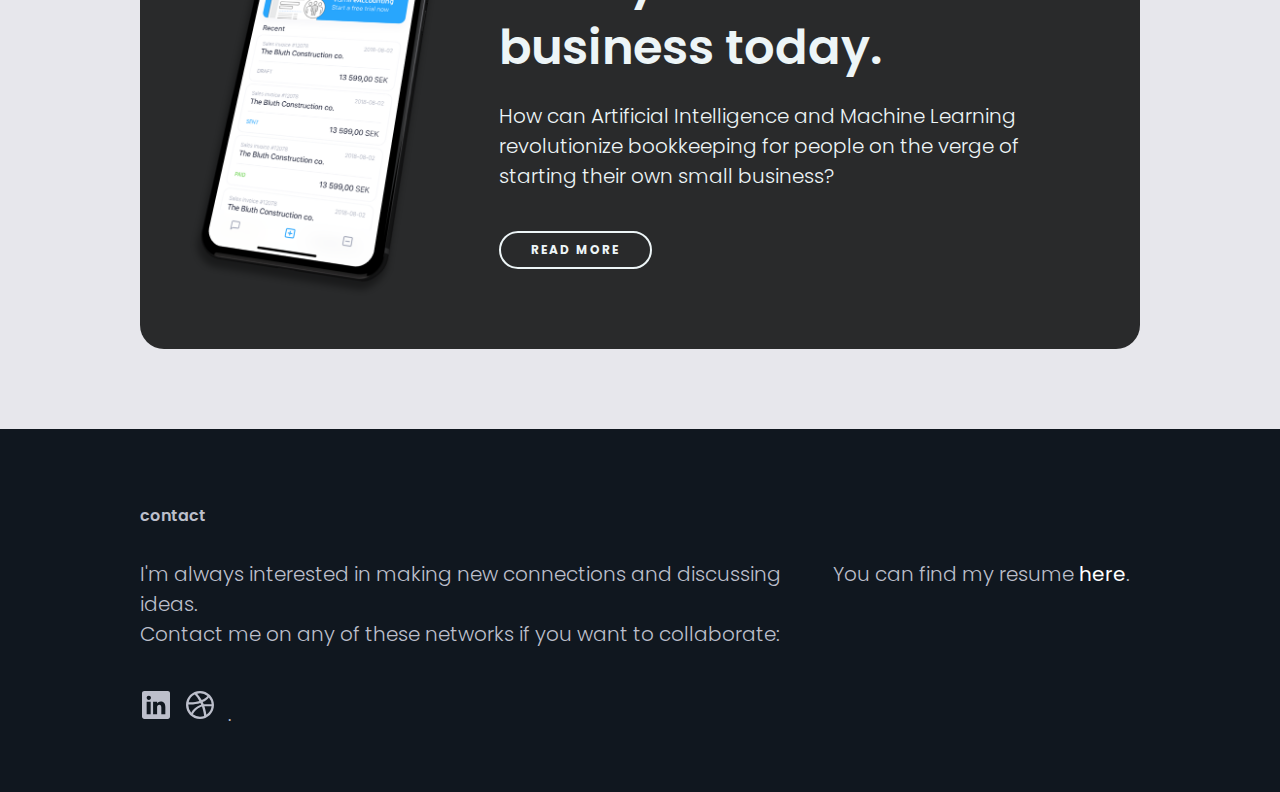
==== commit d19903c2: "Add files via upload" ====
--- a/eaccounting.html
+++ b/eaccounting.html
@@ -108,8 +108,8 @@
       <div class="row extra-space">
         <div class="twelve columns">
           <p><h2>04. The Outcome</h2></p>
-          <p>When we started the eAccounting app had an AppStore rating of <b>1.4/5</b> and an NPS score of <b>4/10</b>. When I left the team the AppStore rating had increased to <b>4.4</b> and the NPS from the internal feedback tool was up to <b>7.9</b>. A big improvement, but we hope it will continue to increase.</p>
-          <p>Here are some reviews (translated from swedish) that we got after releasing some of our biggest improvements:</p>
+          <p>When we started the eAccounting app had an AppStore rating of <b>1.4/5</b> and an NPS score of <b>-31</b>. When I left the team the AppStore rating had increased to <b>4.4</b> and the NPS from the internal feedback tool was up to <b>44</b>. A big improvement, but we hope it will continue to increase.</p>
+          <p>Here are some reviews from AppStore (translated from swedish) that we got after releasing some of our biggest improvements:</p>
       </div>
     </div>
 
--- a/css/skeleton.css
+++ b/css/skeleton.css
@@ -112,165 +112,6 @@
 
 }
 
-
-/* Base Styles
-–––––––––––––––––––––––––––––––––––––––––––––––––– */
-/* NOTE
-html is set to 62.5% so that all the REM measurements throughout Skeleton
-are based on 10px sizing. So basically 1.5rem = 15px :) */
-html {
-  font-size: 62.5%; }
-body {
-  font-size: 1.5em; } /* currently ems cause chrome bug misinterpreting rems on body element */
-
-
-/* Typography
-–––––––––––––––––––––––––––––––––––––––––––––––––– */
-h1, h2, h3, h4, h5, h6 {
-  margin-top: 0;
-  margin-bottom: 2rem;
-  font-weight: 300; }
-h1 { font-size: 5.0rem; line-height: 1.2; }
-h2 { font-size: 4.2rem; line-height: 1.25; }
-h3 { font-size: 3.4rem; line-height: 1.3; }
-h4 { font-size: 3.0rem; line-height: 1.35; }
-h5 { font-size: 2.2rem; line-height: 1.5; }
-h6 { font-size: 2rem; line-height: 1.9; }
-
-p {
-  margin-top: 0; }
-
-
-/* Links
-–––––––––––––––––––––––––––––––––––––––––––––––––– */
-a {
-  color: #00b2ff; }
-a:hover {
-  color: #2bbfff; }
-
-
-/* Buttons
-–––––––––––––––––––––––––––––––––––––––––––––––––– */
-.button,
-button,
-input[type="submit"],
-input[type="reset"],
-input[type="button"] {
-  display: inline-block;
-  height: 38px;
-  padding: 0 30px;
-  color: #555;
-  text-align: center;
-  font-size: 11px;
-  font-weight: 400;
-  line-height: 38px;
-  letter-spacing: .1rem;
-  text-transform: uppercase;
-  text-decoration: none;
-  white-space: nowrap;
-  background-color: transparent;
-  border-radius: 4px;
-  border: 1px solid #bbb;
-  cursor: pointer;
-  box-sizing: border-box; }
-.button:hover,
-button:hover,
-input[type="submit"]:hover,
-input[type="reset"]:hover,
-input[type="button"]:hover,
-.button:focus,
-button:focus,
-input[type="submit"]:focus,
-input[type="reset"]:focus,
-input[type="button"]:focus {
-  color: #333;
-  border-color: #888;
-  outline: 0; }
-.button.button-primary,
-button.button-primary,
-input[type="submit"].button-primary,
-input[type="reset"].button-primary,
-input[type="button"].button-primary {
-  color: #FFF;
-  background-color: #33C3F0;
-  border-color: #33C3F0; }
-.button.button-primary:hover,
-button.button-primary:hover,
-input[type="submit"].button-primary:hover,
-input[type="reset"].button-primary:hover,
-input[type="button"].button-primary:hover,
-.button.button-primary:focus,
-button.button-primary:focus,
-input[type="submit"].button-primary:focus,
-input[type="reset"].button-primary:focus,
-input[type="button"].button-primary:focus {
-  color: #FFF;
-  background-color: #1EAEDB;
-  border-color: #1EAEDB; }
-
-
-/* Forms
-–––––––––––––––––––––––––––––––––––––––––––––––––– */
-input[type="email"],
-input[type="number"],
-input[type="search"],
-input[type="text"],
-input[type="tel"],
-input[type="url"],
-input[type="password"],
-textarea,
-select {
-  height: 38px;
-  padding: 6px 10px; /* The 6px vertically centers text on FF, ignored by Webkit */
-  background-color: #fff;
-  border: 1px solid #D1D1D1;
-  border-radius: 4px;
-  box-shadow: none;
-  box-sizing: border-box; }
-/* Removes awkward default styles on some inputs for iOS */
-input[type="email"],
-input[type="number"],
-input[type="search"],
-input[type="text"],
-input[type="tel"],
-input[type="url"],
-input[type="password"],
-textarea {
-  -webkit-appearance: none;
-     -moz-appearance: none;
-          appearance: none; }
-textarea {
-  min-height: 65px;
-  padding-top: 6px;
-  padding-bottom: 6px; }
-input[type="email"]:focus,
-input[type="number"]:focus,
-input[type="search"]:focus,
-input[type="text"]:focus,
-input[type="tel"]:focus,
-input[type="url"]:focus,
-input[type="password"]:focus,
-textarea:focus,
-select:focus {
-  border: 1px solid #33C3F0;
-  outline: 0; }
-label,
-legend {
-  display: block;
-  margin-bottom: .5rem;
-  font-weight: 600; }
-fieldset {
-  padding: 0;
-  border-width: 0; }
-input[type="checkbox"],
-input[type="radio"] {
-  display: inline; }
-label > .label-body {
-  display: inline-block;
-  margin-left: .5rem;
-  font-weight: normal; }
-
-
 /* Lists
 –––––––––––––––––––––––––––––––––––––––––––––––––– */
 ul {
@@ -289,7 +130,6 @@
 li {
   margin-bottom: 1rem; }
 
-
 /* Code
 –––––––––––––––––––––––––––––––––––––––––––––––––– */
 code {
@@ -305,44 +145,6 @@
   padding: 1rem 1.5rem;
   white-space: pre; }
 
-
-/* Tables
-–––––––––––––––––––––––––––––––––––––––––––––––––– */
-th,
-td {
-  padding: 12px 15px;
-  text-align: left;
-  border-bottom: 1px solid #E1E1E1; }
-th:first-child,
-td:first-child {
-  padding-left: 0; }
-th:last-child,
-td:last-child {
-  padding-right: 0; }
-
-
-/* Spacing
-–––––––––––––––––––––––––––––––––––––––––––––––––– */
-button,
-.button {
-  margin-bottom: 1rem; }
-input,
-textarea,
-select,
-fieldset {
-  margin-bottom: 1.5rem; }
-pre,
-blockquote,
-dl,
-figure,
-table,
-p,
-ul,
-ol,
-form {
-  margin-bottom: 2.5rem; }
-
-
 /* Utilities
 –––––––––––––––––––––––––––––––––––––––––––––––––– */
 .u-full-width {
@@ -356,16 +158,6 @@
 .u-pull-left {
   float: left; }
 
-
-/* Misc
-–––––––––––––––––––––––––––––––––––––––––––––––––– */
-hr {
-  margin-top: 3rem;
-  margin-bottom: 3.5rem;
-  border-width: 0;
-  border-top: 1px solid #E1E1E1; }
-
-
 /* Clearing
 –––––––––––––––––––––––––––––––––––––––––––––––––– */
 
@@ -376,29 +168,3 @@
   content: "";
   display: table;
   clear: both; }
-
-
-/* Media Queries
-–––––––––––––––––––––––––––––––––––––––––––––––––– */
-/*
-Note: The best way to structure the use of media queries is to create the queries
-near the relevant code. For example, if you wanted to change the styles for buttons
-on small devices, paste the mobile query code up in the buttons section and style it
-there.
-*/
-
-
-/* Larger than mobile */
-@media (min-width: 400px) {}
-
-/* Larger than phablet (also point when grid becomes active) */
-@media (min-width: 550px) {}
-
-/* Larger than tablet */
-@media (min-width: 750px) {}
-
-/* Larger than desktop */
-@media (min-width: 1000px) {}
-
-/* Larger than Desktop HD */
-@media (min-width: 1200px) {}
--- a/css/hagerhult.css
+++ b/css/hagerhult.css
@@ -1,11 +1,12 @@
 /* Mobile */
 
 body {
-  line-height: 1.4em;
+  font-size: 16px;
+  line-height: 1.4;
   font-weight: 400;
   font-family: 'Poppins', sans-serif;
   color: #1f2439;
-  background: #f2f3f7;
+  background: #e7e7ec;
   -webkit-font-smoothing: antialiased;
   min-height: 100vh;
 }
@@ -34,10 +35,14 @@
 }
 
 p {
-  font-size: 1.2em;
+  font-size: 1.25rem;
   font-weight: 300;
-  line-height: 1.6em;
+  line-height: 1.5em;
   margin-bottom: .8em;
+}
+
+header, header p {
+  font-size: 1.5rem;
 }
 
 b {
@@ -48,20 +53,24 @@
   list-style: none;
 }
 
-span {
-  font-size: 1.2em;
-  font-weight: 300;
-  line-height: 1.6em;
-}
-
 h1 {
-  font-size: 3em;
-  font-weight: 600;
+  font-size: 4.5rem;
+  font-weight: 600;
+  line-height: 1.2;
+  margin-bottom: 0px;
 }
 
 h2 {
   font-size: 1em;
   font-weight: 600;
+  line-height: 1.25;
+}
+
+h3 {
+  font-size: 3rem;
+  font-weight: 600;
+  line-height: 1.4;
+  margin-bottom: 0px;
 }
 
   /* Content */
@@ -69,7 +78,6 @@
 header {
   padding-top: 48px;
   font-weight: 600;
-  font-size: 1.6em;
 }
 
 .jumbotron {
@@ -109,7 +117,6 @@
 
 nav a {
   margin-left: 8px;
-  font-size: .8em;
 }
 
 nav a:hover {
@@ -154,10 +161,6 @@
 
 .flex {
   margin: auto;
-}
-
-.row {
-
 }
 
 footer {
@@ -319,7 +322,6 @@
 }
 
 .eaccounting .button-outlined:hover {
-
   background: #1f2439;
   color: #F0F2F5;
 }
@@ -378,7 +380,7 @@
 }
 
 .rating {
-  color:#ff7a00;
+  color: #ff7a00;
 }
 
 .author {
@@ -408,7 +410,7 @@
     padding: 32px;
     margin-top: -16px;
     margin-bottom: 16px;
-    border: 16px solid #f2f3f7;
+    border: 16px solid #e7e7ec;
   }
 }
 
@@ -433,7 +435,6 @@
 
   nav a {
     margin-left: 16px;
-    font-size: .9em;
   }
 
   .presentation {
@@ -481,12 +482,10 @@
   }
 }
 
-/* Waving hand animation */
+/* Animations */
 .wave {
   display: inline-block;
   -webkit-animation: wave 1s infinite;
-  -moz-animation: wave 1s infinite;
-  -o-animation: wave 1s infinite;
   animation: wave 1s infinite;
 }
 
@@ -510,46 +509,7 @@
       transform: rotate(0deg);
     }
   }
-  @-moz-keyframes wave {
-    0% {
-      transform: rotate(0deg);
-    }
-    20% {
-      transform: rotate(-10deg);
-    }
-    40% {
-      transform: rotate(15deg);
-    }
-    60% {
-      transform: rotate(-5deg);
-    }
-    80% {
-      transform: rotate(0deg);
-    }
-    100% {
-      transform: rotate(0deg);
-    }
-  }
-  @-o-keyframes wave {
-    0% {
-      transform: rotate(0deg);
-    }
-    20% {
-      transform: rotate(-10deg);
-    }
-    40% {
-      transform: rotate(15deg);
-    }
-    60% {
-      transform: rotate(-5deg);
-    }
-    80% {
-      transform: rotate(0deg);
-    }
-    100% {
-      transform: rotate(0deg);
-    }
-  }
+
   @keyframes wave {
     0% {
       transform: rotate(0deg);
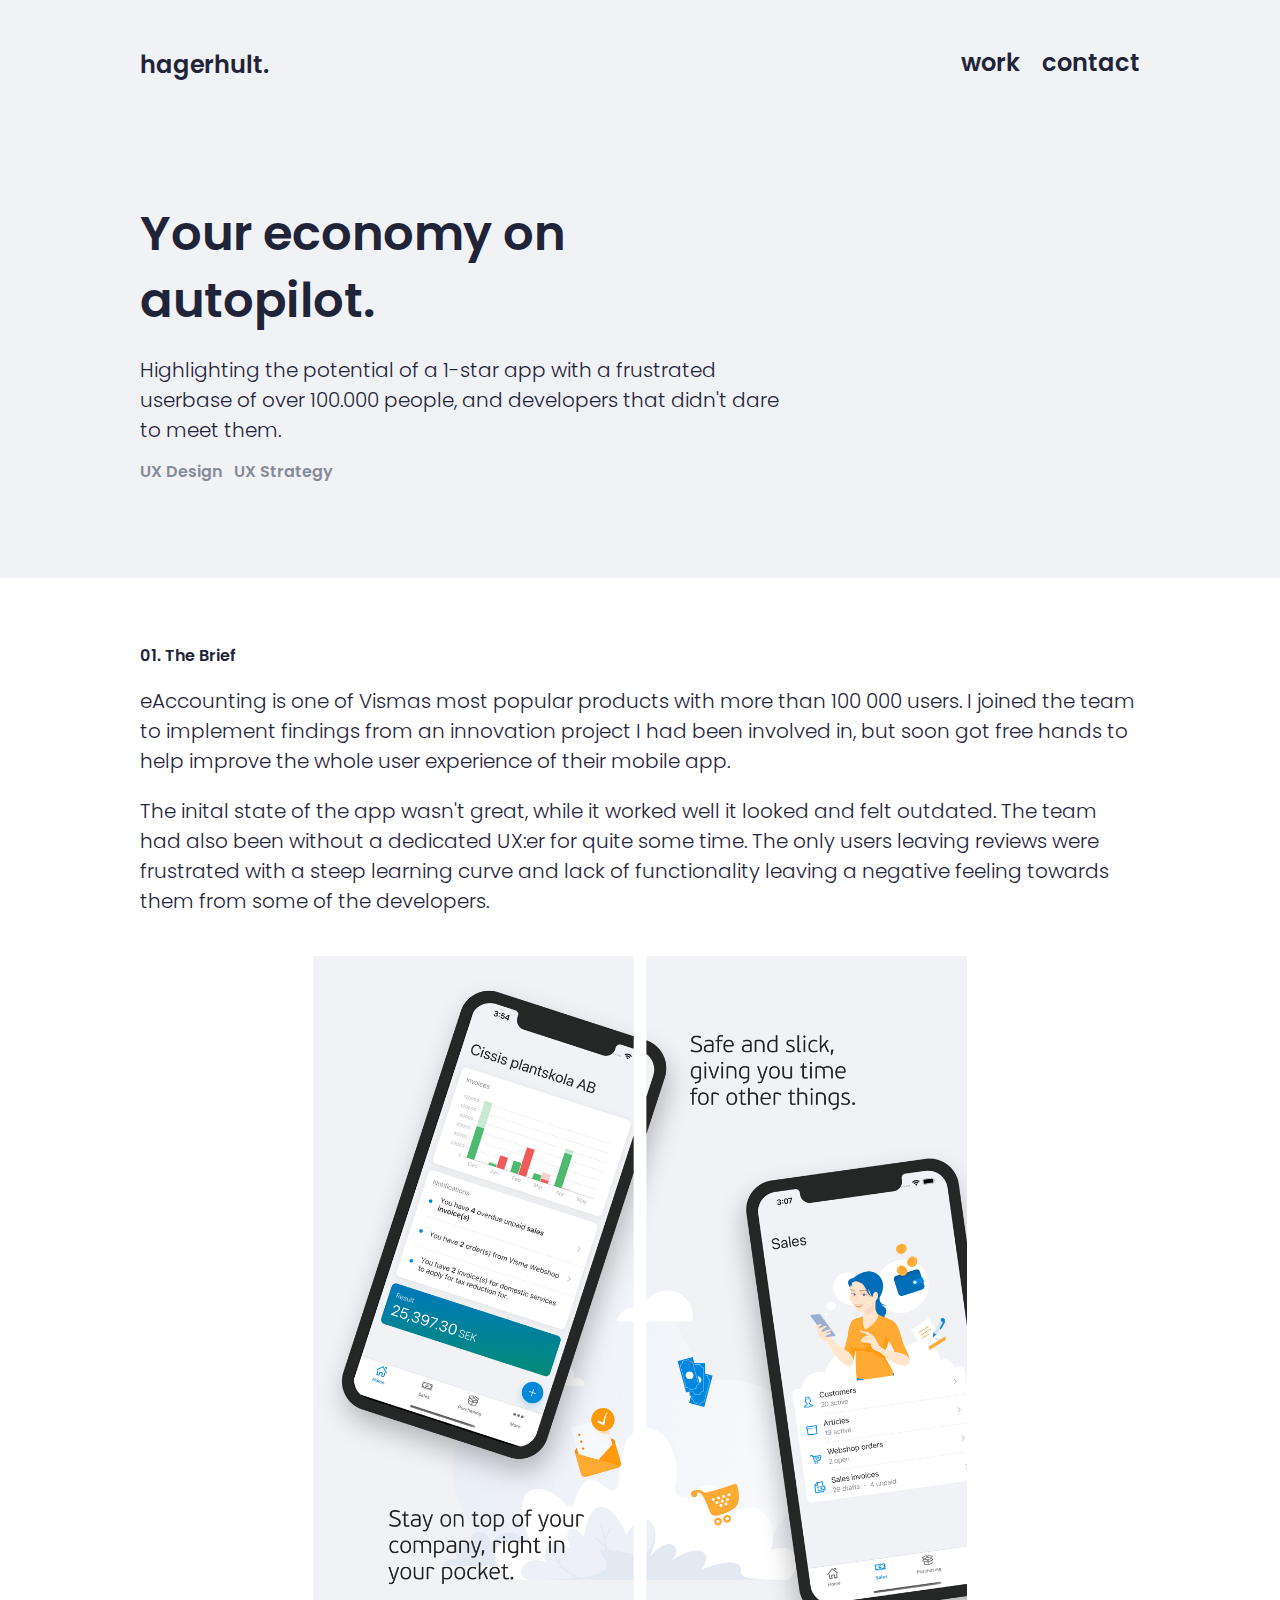
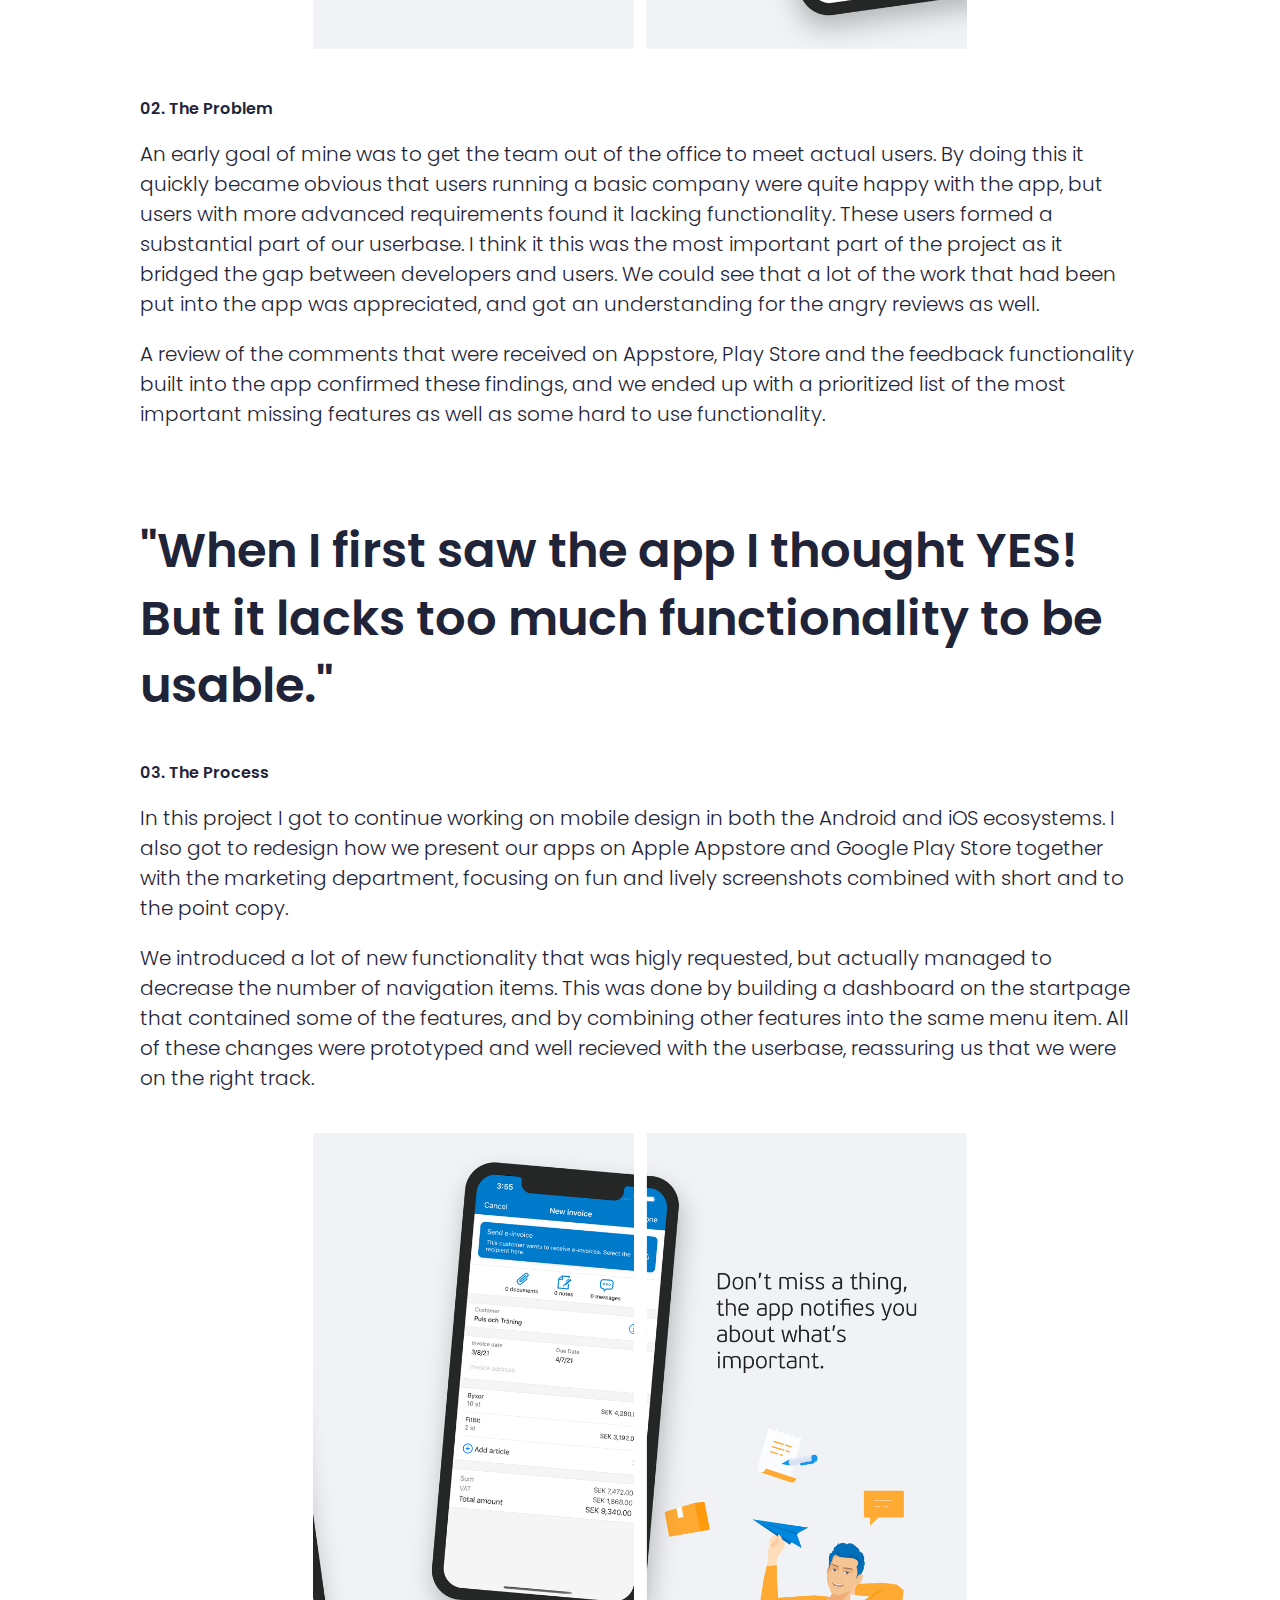
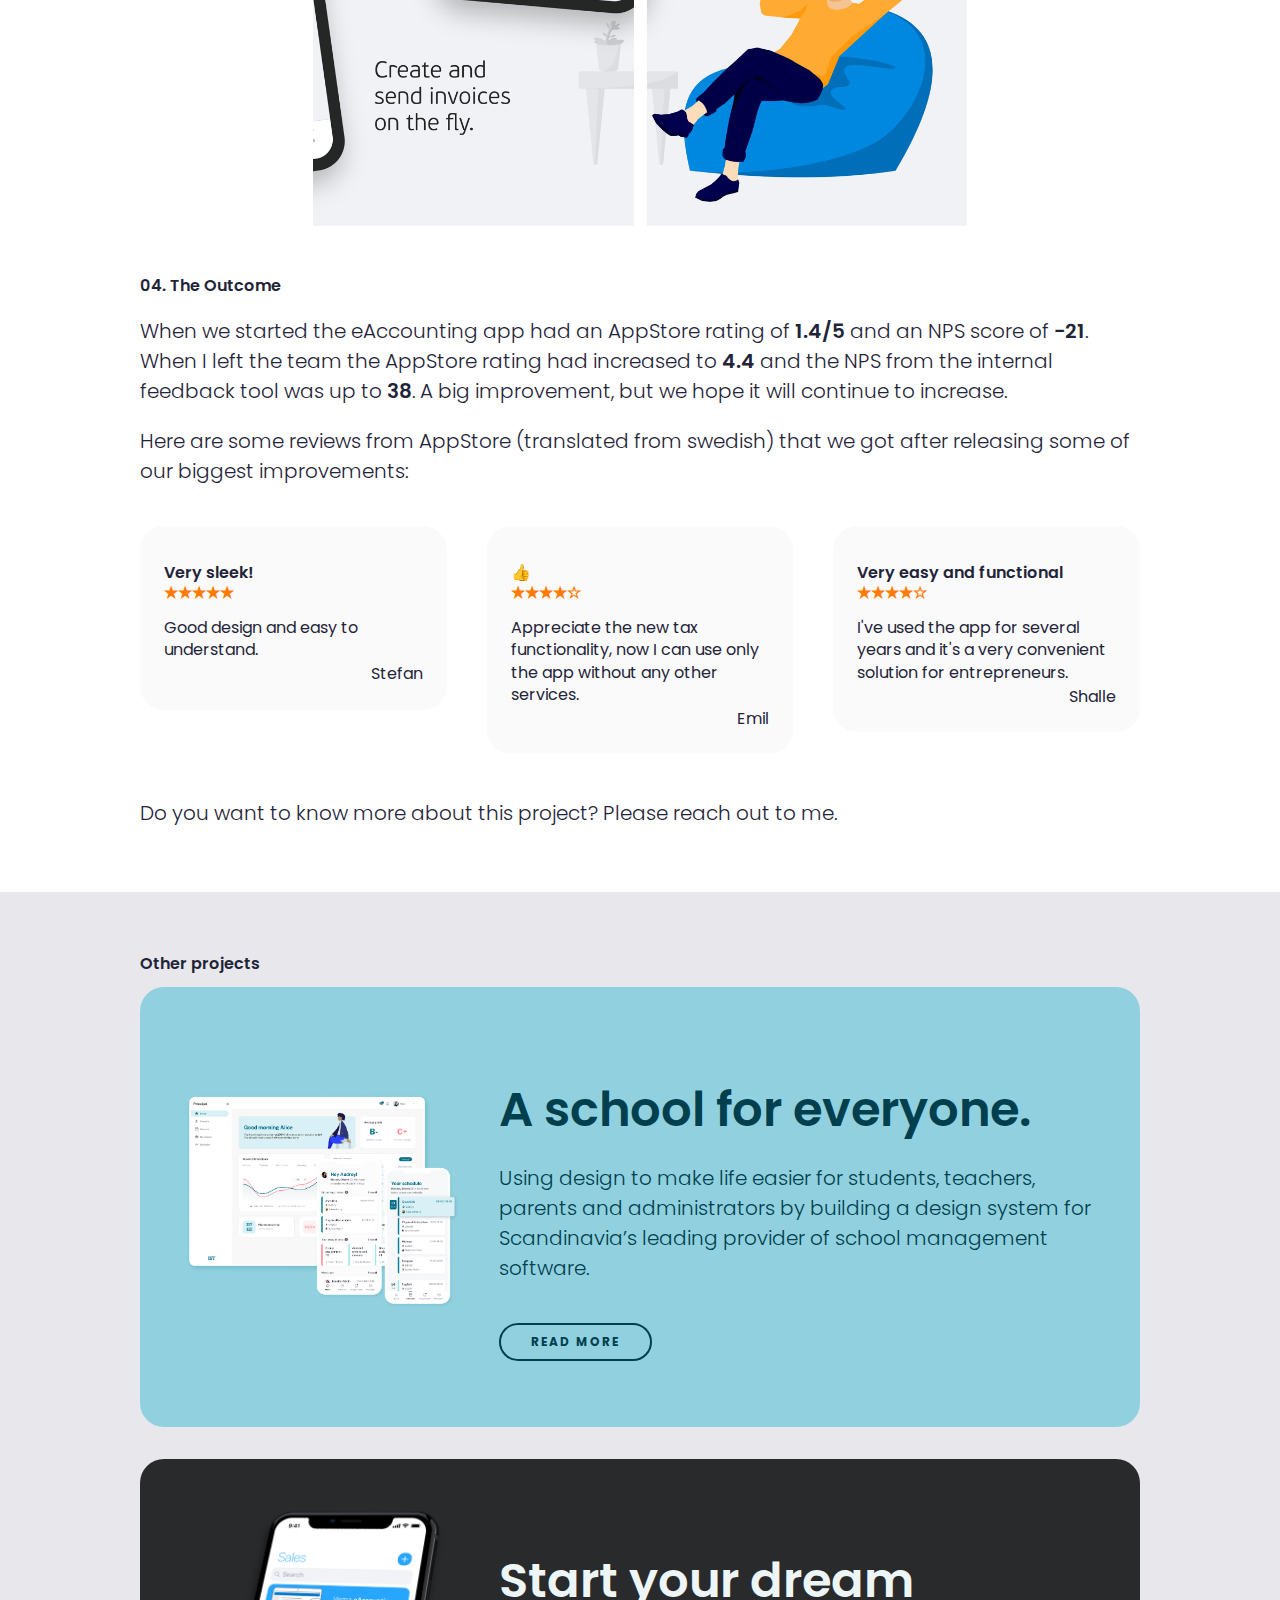
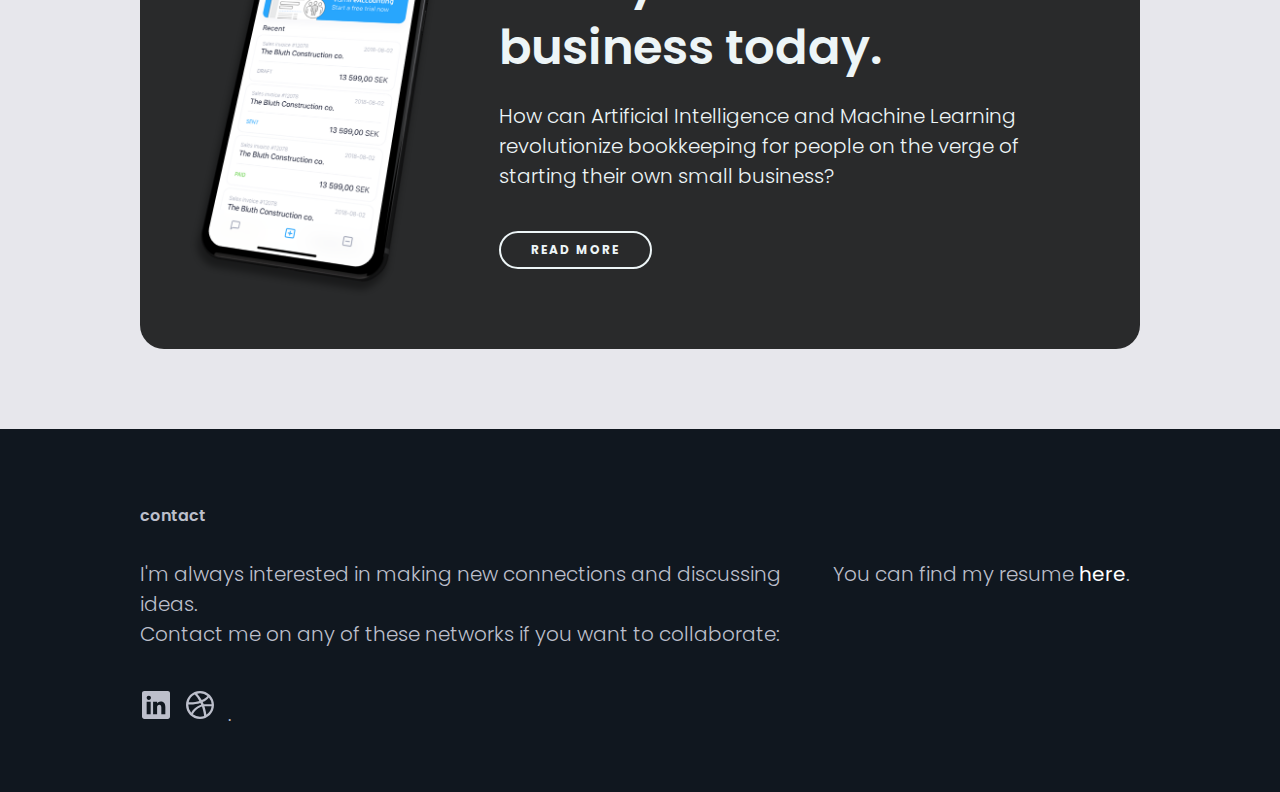
==== commit 1fff5e32: "Add files via upload" ====
--- a/eaccounting.html
+++ b/eaccounting.html
@@ -108,7 +108,7 @@
       <div class="row extra-space">
         <div class="twelve columns">
           <p><h2>04. The Outcome</h2></p>
-          <p>When we started the eAccounting app had an AppStore rating of <b>1.4/5</b> and an NPS score of <b>-31</b>. When I left the team the AppStore rating had increased to <b>4.4</b> and the NPS from the internal feedback tool was up to <b>44</b>. A big improvement, but we hope it will continue to increase.</p>
+          <p>When we started the eAccounting app had an AppStore rating of <b>1.4/5</b> and an NPS score of <b>-21</b>. When I left the team the AppStore rating had increased to <b>4.4</b> and the NPS from the internal feedback tool was up to <b>38</b>. A big improvement, but we hope it will continue to increase.</p>
           <p>Here are some reviews from AppStore (translated from swedish) that we got after releasing some of our biggest improvements:</p>
       </div>
     </div>
